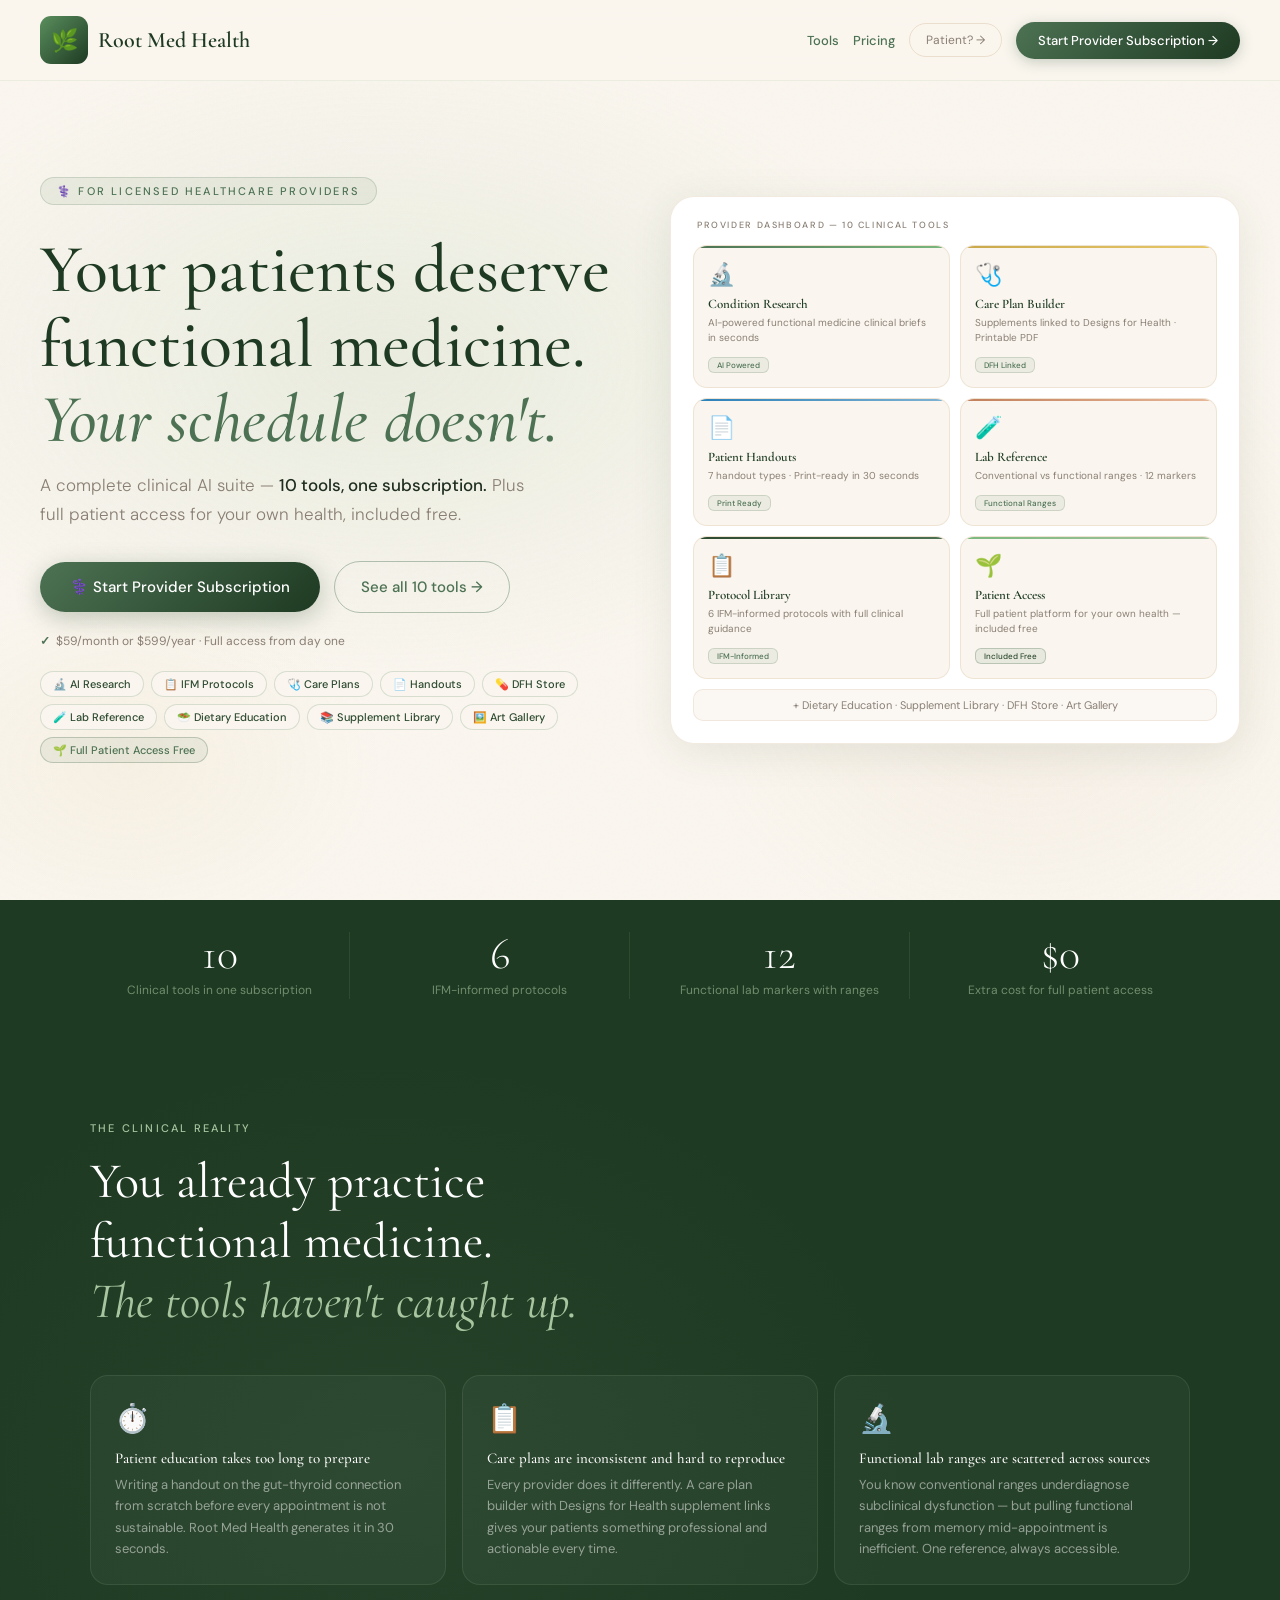
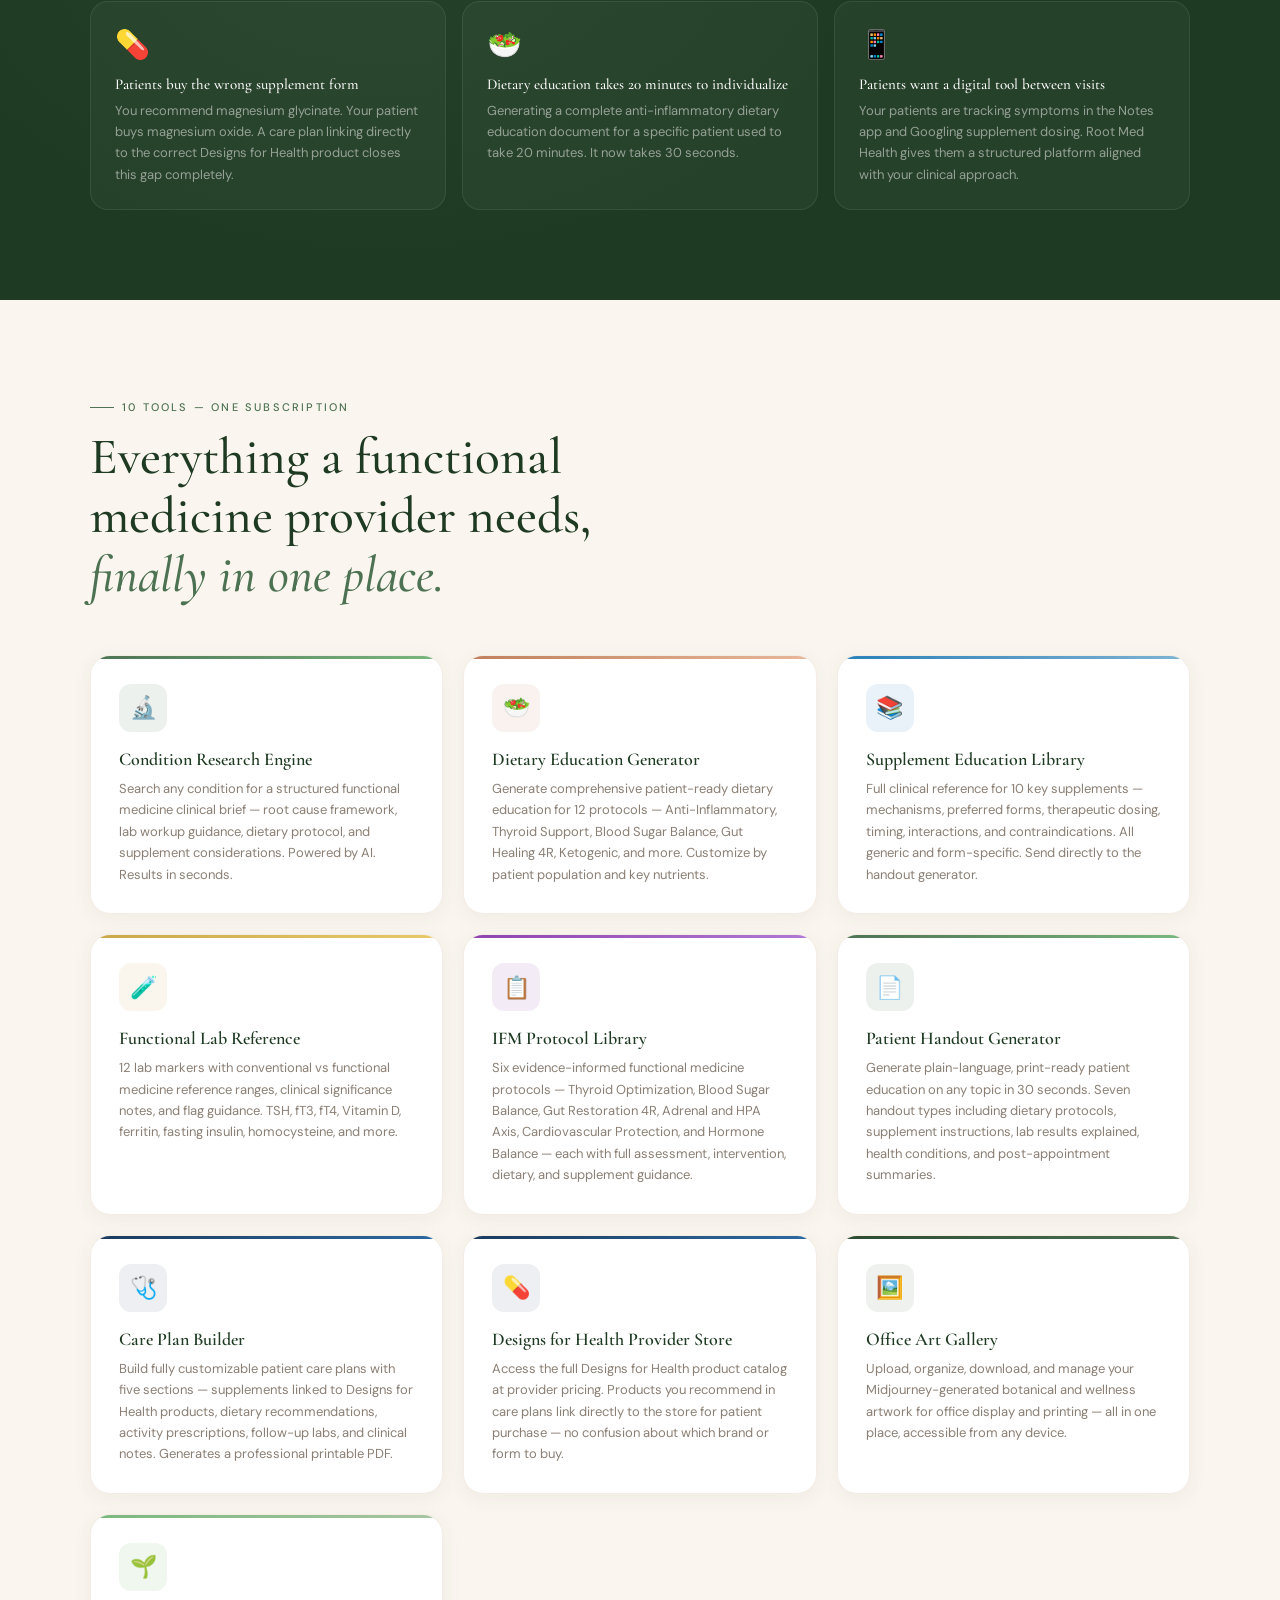
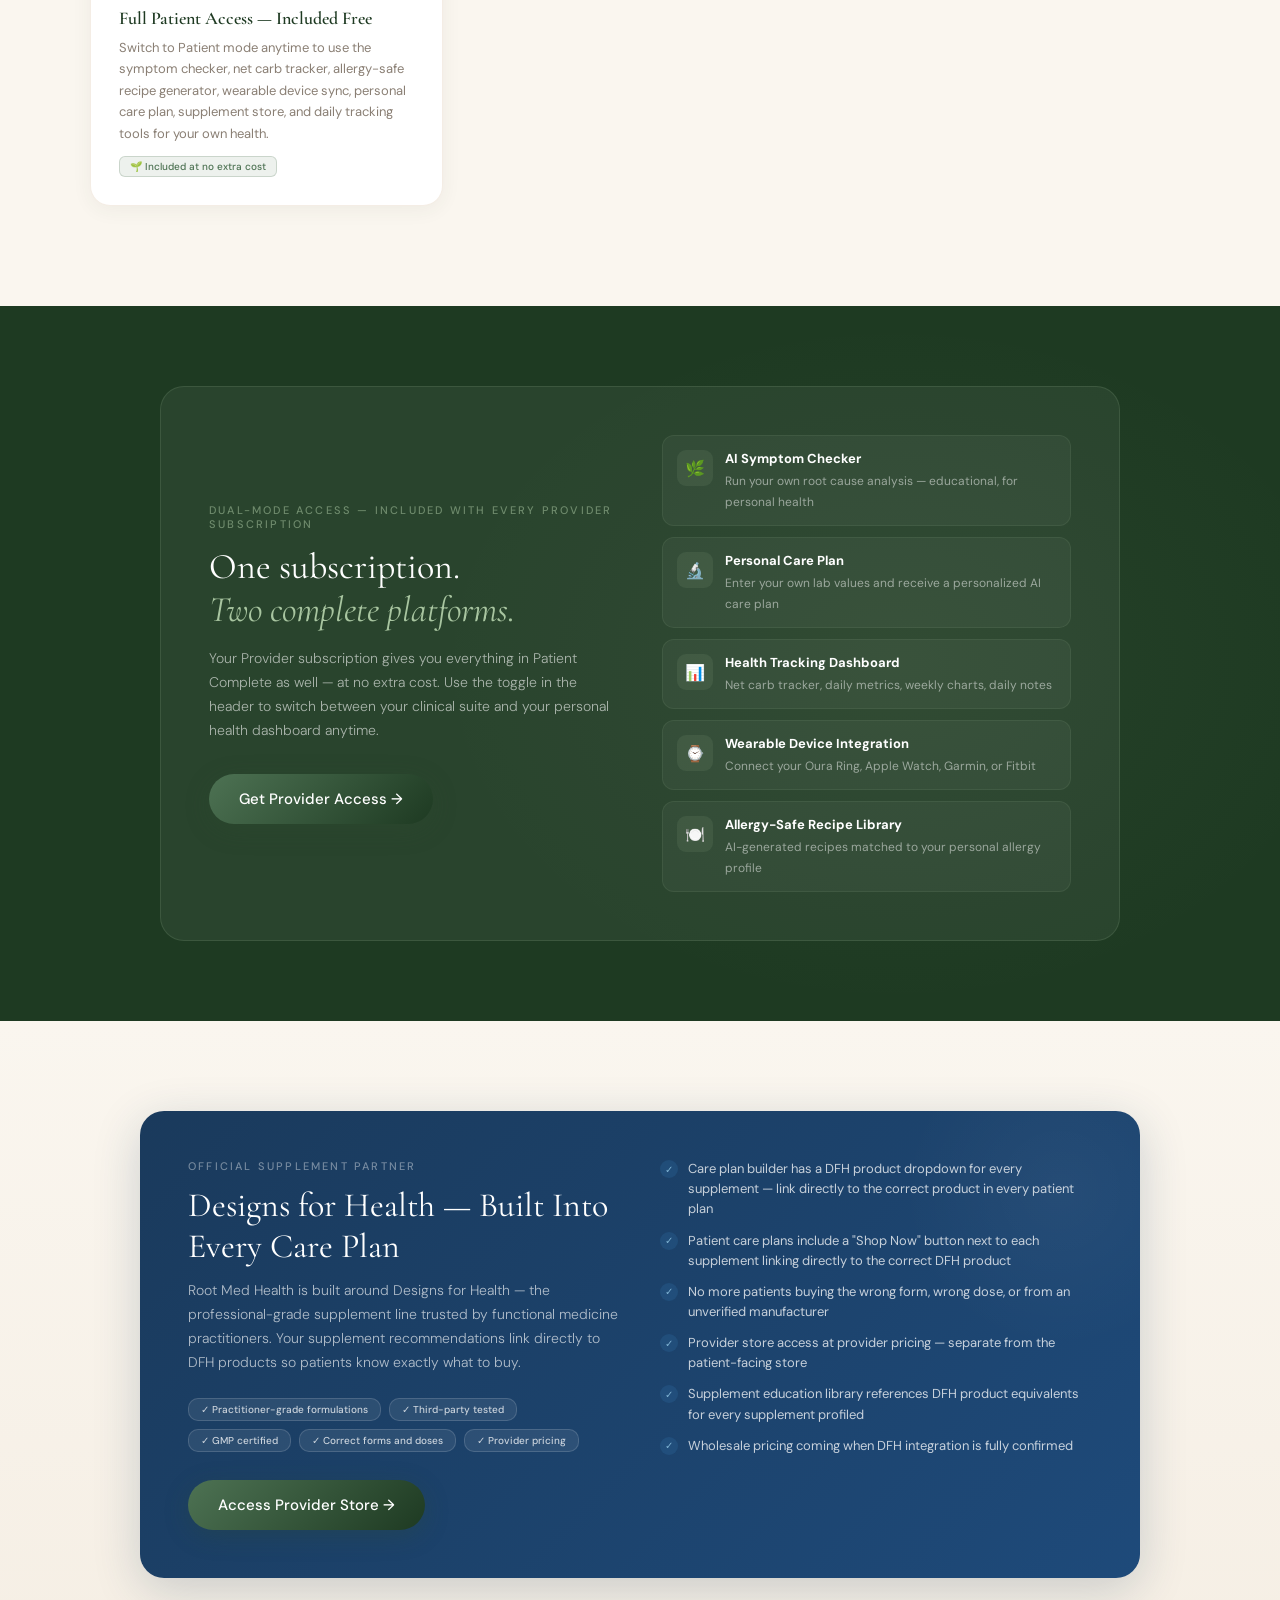
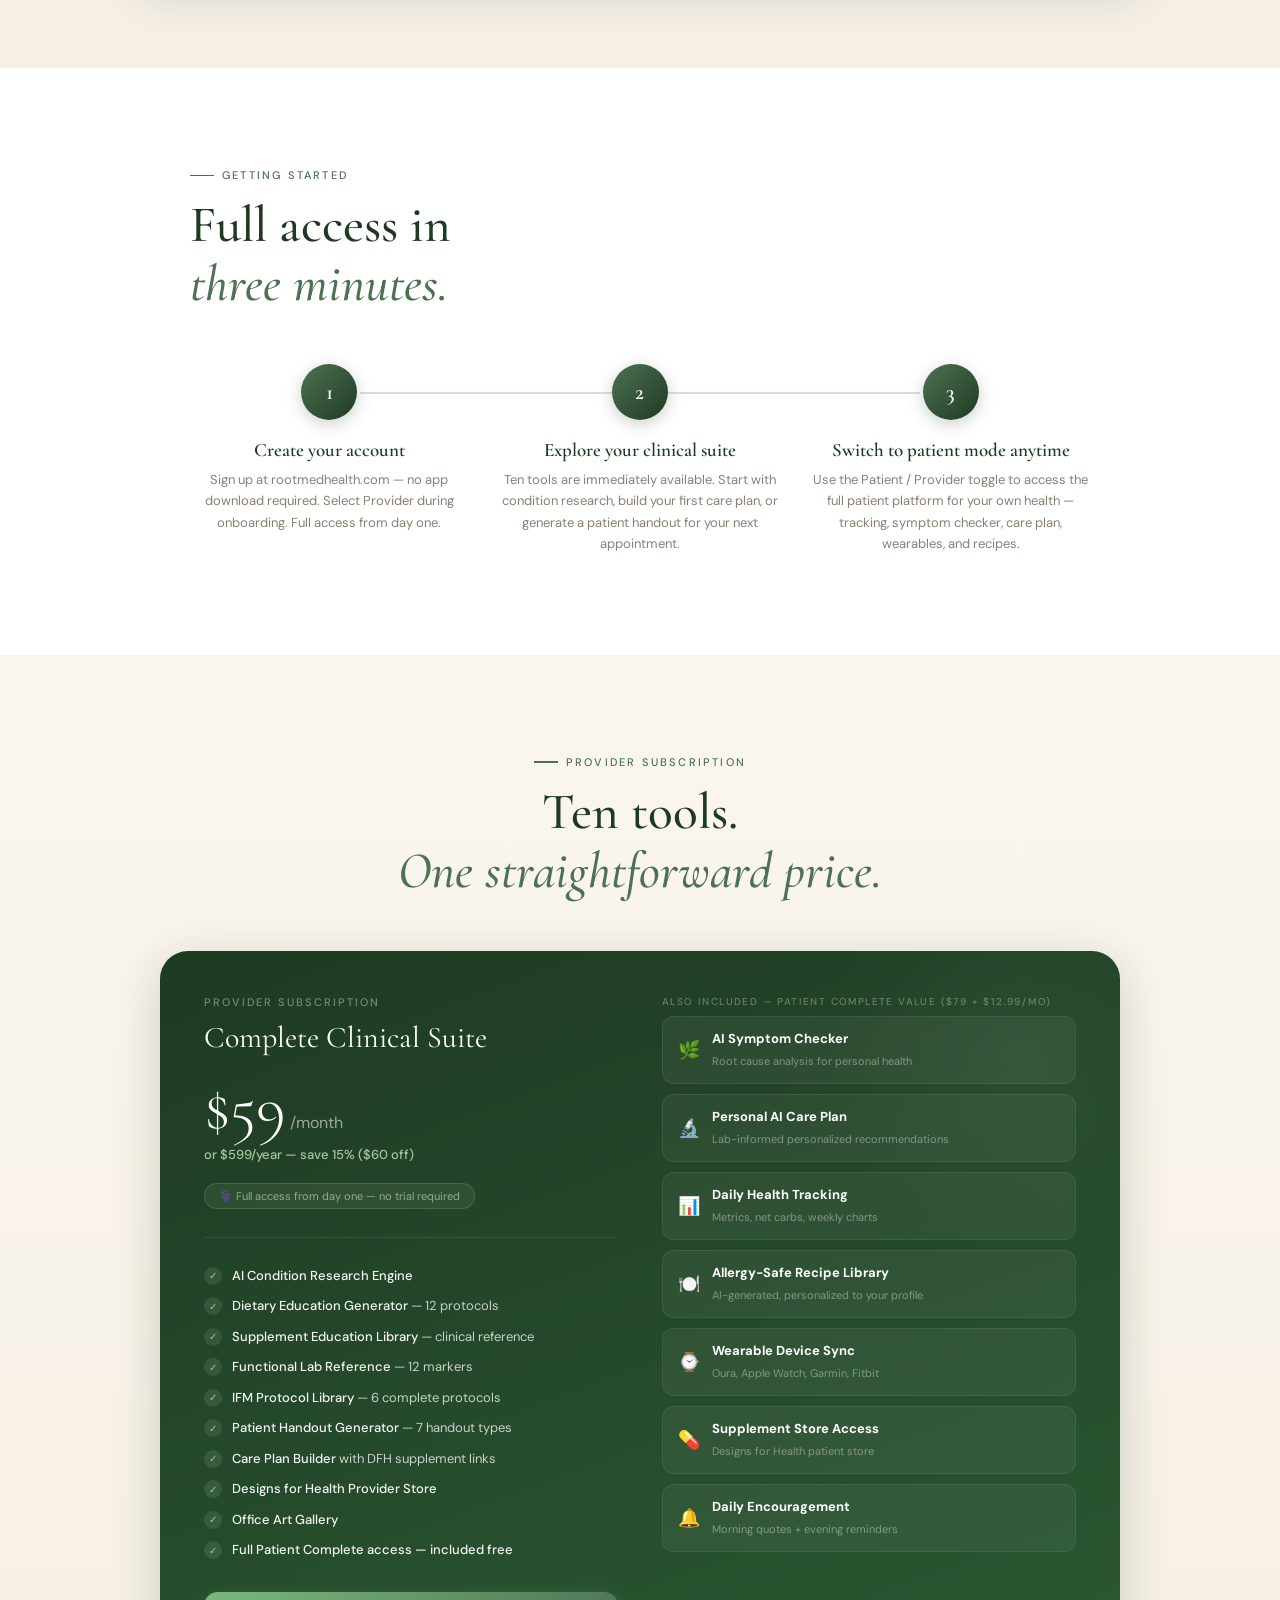
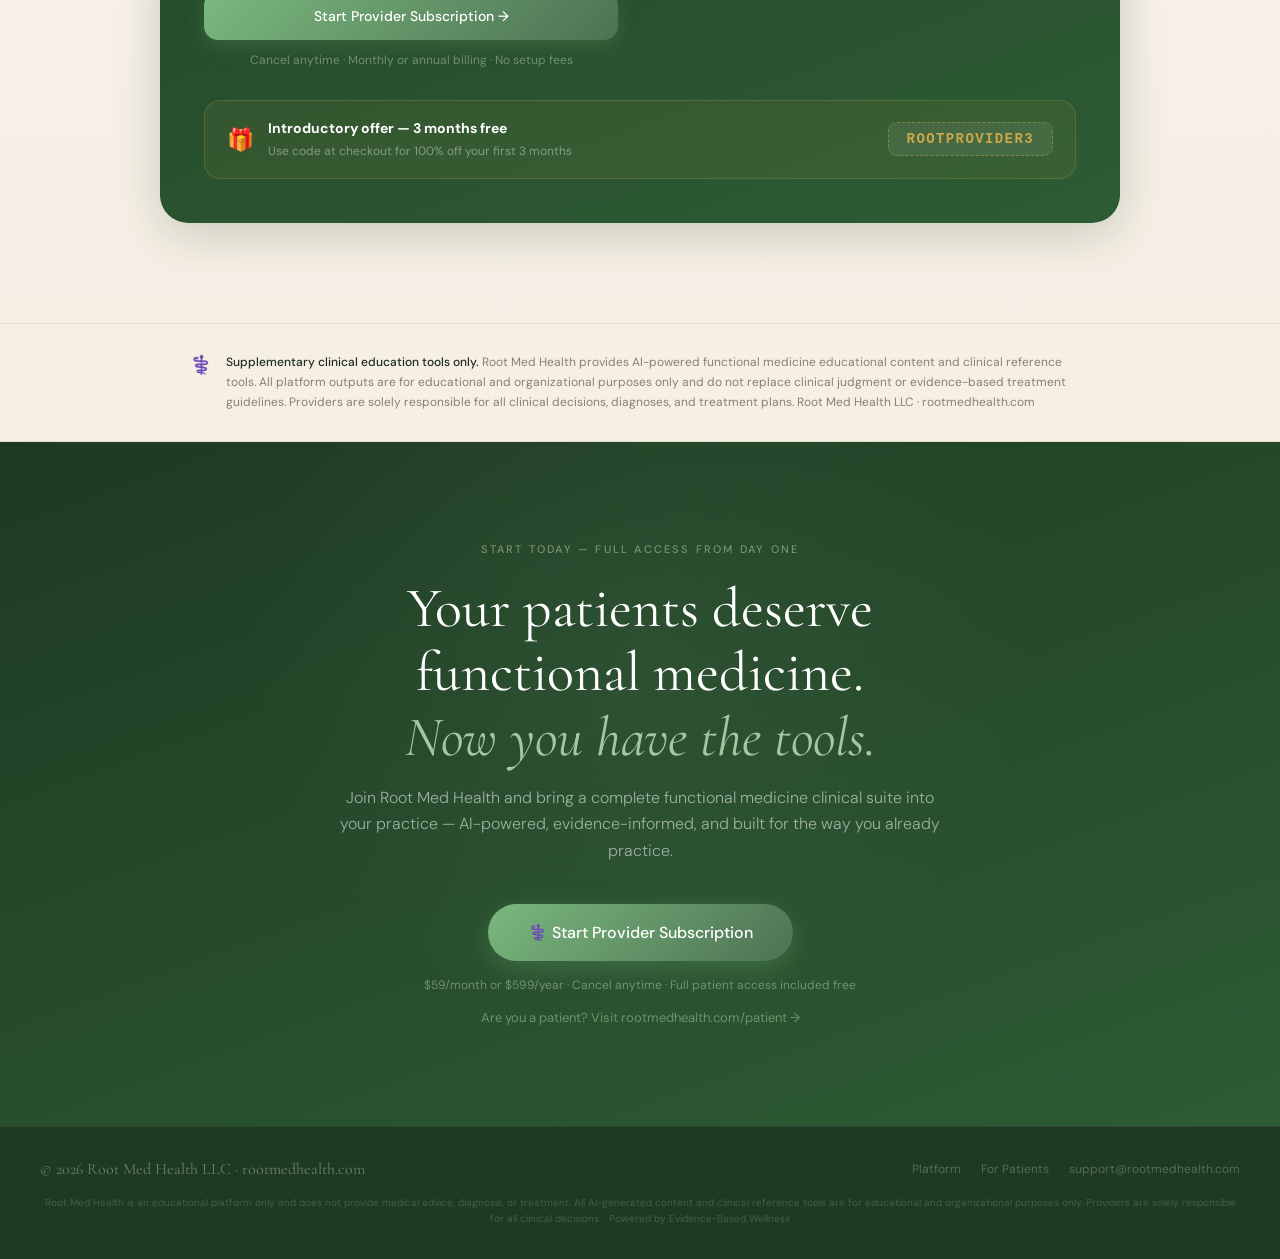
==== provider.html @ c52051c4 "Add files via upload" ====
<!DOCTYPE html>
<html lang="en">
<head>
<meta charset="UTF-8">
<meta name="viewport" content="width=device-width, initial-scale=1.0">
<title>Root Med Health — For Healthcare Providers</title>
<meta name="description" content="A complete functional medicine clinical suite for licensed providers. AI condition research, protocol library, care plan builder, patient handouts, and a Designs for Health supplement store — plus full patient access included free. $59/month.">
<link href="https://fonts.googleapis.com/css2?family=Cormorant+Garamond:ital,wght@0,300;0,400;0,500;0,600;1,300;1,400;1,600&family=DM+Sans:ital,wght@0,300;0,400;0,500;1,300&display=swap" rel="stylesheet">
<style>
*{box-sizing:border-box;margin:0;padding:0}
:root{
  --forest:#1e3a22;
  --sage:#4d7253;
  --sage-light:#a8c5a0;
  --sage-dark:#2d4a30;
  --cream:#faf6ef;
  --tan:#d4b896;
  --gold:#c9a84c;
  --terra:#c17f5a;
  --white:#fff;
  --gray:#8a7f74;
  --text:#1e2d20;
  --navy:#1a3a5c;
  --navy-light:#2d6aa0;
}
html{scroll-behavior:smooth}
body{font-family:'DM Sans',sans-serif;background:var(--cream);color:var(--text);overflow-x:hidden}
body::before{content:'';position:fixed;inset:0;background-image:url("data:image/svg+xml,%3Csvg viewBox='0 0 256 256' xmlns='http://www.w3.org/2000/svg'%3E%3Cfilter id='noise'%3E%3CfeTurbulence type='fractalNoise' baseFrequency='0.9' numOctaves='4' stitchTiles='stitch'/%3E%3C/filter%3E%3Crect width='100%25' height='100%25' filter='url(%23noise)' opacity='0.03'/%3E%3C/svg%3E");pointer-events:none;z-index:0;opacity:.4}

/* NAV */
nav{position:fixed;top:0;left:0;right:0;z-index:100;padding:16px 40px;display:flex;align-items:center;justify-content:space-between;background:rgba(250,246,239,.94);backdrop-filter:blur(14px);border-bottom:1px solid rgba(168,197,160,.2);transition:all .3s}
.nav-logo{display:flex;align-items:center;gap:12px;text-decoration:none}
.nav-logo img{height:52px;width:auto}
.nav-logo-fallback{display:flex;align-items:center;gap:10px}
.nav-orb{width:48px;height:48px;border-radius:11px;background:linear-gradient(135deg,#5a8f5e,#1e3a22);display:flex;align-items:center;justify-content:center;font-size:22px}
.nav-name{font-family:'Cormorant Garamond',serif;font-size:22px;font-weight:600;color:var(--forest)}
.nav-right{display:flex;align-items:center;gap:14px}
.nav-link{font-size:13px;color:var(--sage);font-weight:500;text-decoration:none;transition:color .18s}
.nav-link:hover{color:var(--forest)}
.nav-patient{font-size:12px;color:var(--gray);text-decoration:none;padding:8px 16px;border:1px solid rgba(212,184,150,.4);border-radius:50px;transition:all .18s}
.nav-patient:hover{border-color:var(--sage-light);color:var(--sage)}
.nav-cta{padding:10px 22px;border-radius:50px;background:linear-gradient(135deg,var(--sage),var(--forest));color:#fff;font-size:13px;font-weight:500;text-decoration:none;transition:all .2s;box-shadow:0 3px 14px rgba(45,74,48,.25)}
.nav-cta:hover{transform:translateY(-1px);box-shadow:0 6px 20px rgba(45,74,48,.35)}

/* HERO */
.hero{min-height:100vh;display:flex;align-items:center;padding:120px 40px 80px;position:relative;overflow:hidden}
.hero-bg{position:absolute;inset:0;z-index:0;background:radial-gradient(ellipse 70% 60% at 30% 40%,rgba(168,197,160,.2) 0%,transparent 60%),radial-gradient(ellipse 50% 70% at 80% 70%,rgba(212,184,150,.14) 0%,transparent 55%),radial-gradient(ellipse 40% 40% at 10% 85%,rgba(201,168,76,.07) 0%,transparent 50%)}
.hero-inner{max-width:1200px;margin:0 auto;width:100%;display:grid;grid-template-columns:1fr 1fr;gap:60px;align-items:center;position:relative;z-index:1}
.hero-eyebrow{display:inline-flex;align-items:center;gap:8px;font-size:11px;letter-spacing:.2em;text-transform:uppercase;color:var(--sage);font-weight:500;background:rgba(77,114,83,.08);border:1px solid rgba(77,114,83,.2);border-radius:50px;padding:6px 16px;margin-bottom:28px;animation:fadeUp .6s ease both}
.hero-headline{font-family:'Cormorant Garamond',serif;font-size:clamp(42px,5.5vw,68px);font-weight:500;line-height:1.1;color:var(--forest);margin-bottom:14px;animation:fadeUp .6s .1s ease both}
.hero-headline em{font-style:italic;color:var(--sage)}
.hero-sub{font-size:17px;color:var(--gray);line-height:1.7;margin-bottom:32px;max-width:500px;font-weight:300;animation:fadeUp .6s .2s ease both}
.hero-sub strong{color:var(--text);font-weight:500}
.hero-actions{display:flex;align-items:center;gap:14px;flex-wrap:wrap;animation:fadeUp .6s .3s ease both;margin-bottom:20px}
.btn-hero{display:inline-flex;align-items:center;gap:9px;padding:15px 30px;border-radius:50px;background:linear-gradient(135deg,var(--sage),var(--forest));color:#fff;font-size:15px;font-weight:500;text-decoration:none;transition:all .22s;box-shadow:0 6px 24px rgba(45,74,48,.28);font-family:'DM Sans',sans-serif}
.btn-hero:hover{transform:translateY(-2px);box-shadow:0 10px 32px rgba(45,74,48,.38)}
.btn-hero-outline{display:inline-flex;align-items:center;gap:8px;padding:15px 26px;border-radius:50px;border:1.5px solid rgba(77,114,83,.4);color:var(--sage);font-size:15px;font-weight:500;text-decoration:none;transition:all .18s;font-family:'DM Sans',sans-serif;background:transparent}
.btn-hero-outline:hover{background:rgba(77,114,83,.07);border-color:var(--sage)}
.hero-note{font-size:12px;color:var(--gray);display:flex;align-items:center;gap:6px;animation:fadeUp .6s .35s ease both}
.hero-note::before{content:'✓';color:var(--sage);font-weight:600}
.hero-chips{display:flex;flex-wrap:wrap;gap:7px;margin-top:20px;animation:fadeUp .6s .4s ease both}
.hchip{padding:5px 12px;border-radius:50px;font-size:11px;font-weight:500;background:rgba(250,246,239,.9);border:1.5px solid rgba(122,158,126,.28);color:var(--sage-dark);white-space:nowrap}
.hchip-special{background:rgba(77,114,83,.08);border-color:rgba(77,114,83,.3);color:var(--sage)}

/* HERO VISUAL PANEL */
.hero-visual{background:var(--white);border:1px solid rgba(212,184,150,.3);border-radius:24px;padding:22px;box-shadow:0 8px 40px rgba(45,74,48,.1);animation:fadeUp .6s .2s ease both}
.hv-label{font-size:9px;text-transform:uppercase;letter-spacing:.18em;color:var(--gray);font-weight:500;margin-bottom:14px;padding:0 4px}
.hv-grid{display:grid;grid-template-columns:1fr 1fr;gap:10px;margin-bottom:10px}
.hv-card{border-radius:14px;padding:14px;background:var(--cream);border:1px solid rgba(212,184,150,.3);transition:all .18s;position:relative;overflow:hidden}
.hv-card::before{content:'';position:absolute;top:0;left:0;right:0;height:2.5px;border-radius:14px 14px 0 0}
.hv-green::before{background:linear-gradient(90deg,#4d7253,#7ab87e)}
.hv-gold::before{background:linear-gradient(90deg,#c9a84c,#e8c96a)}
.hv-blue::before{background:linear-gradient(90deg,#2980b9,#7fb3d3)}
.hv-terra::before{background:linear-gradient(90deg,#c17f5a,#e8b89a)}
.hv-sage::before{background:linear-gradient(90deg,#2d4a30,#4d7253)}
.hv-patient::before{background:linear-gradient(90deg,#7ab87e,#a8c5a0)}
.hv-card:hover{box-shadow:0 4px 16px rgba(45,74,48,.1);transform:translateY(-1px);border-color:rgba(122,158,126,.35)}
.hv-icon{font-size:22px;display:block;margin-bottom:7px}
.hv-title{font-size:13px;font-weight:600;color:var(--forest);margin-bottom:3px;font-family:'Cormorant Garamond',serif}
.hv-desc{font-size:10px;color:var(--gray);line-height:1.5;margin-bottom:7px}
.hv-tag{display:inline-block;font-size:8px;padding:2px 8px;border-radius:6px;font-weight:500;background:rgba(77,114,83,.08);color:var(--sage);border:1px solid rgba(77,114,83,.2)}
.hv-tag-free{background:rgba(77,114,83,.1);border-color:rgba(77,114,83,.3);color:var(--sage-dark)}
.hv-more{text-align:center;font-size:11px;color:var(--gray);padding:8px;background:rgba(212,184,150,.1);border-radius:10px;border:1px solid rgba(212,184,150,.25)}

/* STATS BAR */
.stats-bar{background:var(--forest);padding:32px 40px}
.stats-inner{max-width:1100px;margin:0 auto;display:grid;grid-template-columns:repeat(4,1fr);gap:20px}
.stat-item{text-align:center;padding:0 20px;border-right:1px solid rgba(168,197,160,.12)}
.stat-item:last-child{border-right:none}
.stat-num{font-family:'Cormorant Garamond',serif;font-size:44px;font-weight:300;color:#fff;line-height:1;margin-bottom:6px}
.stat-label{font-size:12px;color:rgba(168,197,160,.6);line-height:1.4}

/* PAIN SECTION — dark forest like patient page */
.pain-section{padding:90px 40px;background:var(--forest);position:relative;overflow:hidden}
.pain-section::before{content:'';position:absolute;inset:0;background:radial-gradient(ellipse 70% 80% at 30% 50%,rgba(168,197,160,.06) 0%,transparent 60%)}
.pain-inner{max-width:1100px;margin:0 auto;position:relative;z-index:1}
.pain-label{font-size:11px;letter-spacing:.2em;text-transform:uppercase;color:var(--sage-light);font-weight:500;margin-bottom:16px;opacity:.7}
.pain-headline{font-family:'Cormorant Garamond',serif;font-size:clamp(32px,4vw,50px);font-weight:400;color:#fff;line-height:1.2;margin-bottom:44px;max-width:600px}
.pain-headline em{font-style:italic;color:var(--sage-light)}
.pain-grid{display:grid;grid-template-columns:repeat(auto-fill,minmax(280px,1fr));gap:16px}
.pain-card{background:rgba(255,255,255,.04);border:1px solid rgba(168,197,160,.12);border-radius:18px;padding:24px;transition:all .2s}
.pain-card:hover{background:rgba(255,255,255,.07);border-color:rgba(168,197,160,.25);transform:translateY(-2px)}
.pain-emoji{font-size:28px;margin-bottom:12px;display:block}
.pain-title{font-size:15px;font-weight:500;color:#fff;margin-bottom:7px;font-family:'Cormorant Garamond',serif}
.pain-desc{font-size:13px;color:rgba(255,255,255,.5);line-height:1.65}

/* SECTION COMMON */
.section-eyebrow{font-size:11px;letter-spacing:.2em;text-transform:uppercase;color:var(--sage);font-weight:500;margin-bottom:14px;display:flex;align-items:center;gap:8px}
.section-eyebrow::before{content:'';display:block;width:24px;height:1.5px;background:var(--sage)}
.section-headline{font-family:'Cormorant Garamond',serif;font-size:clamp(32px,4vw,52px);font-weight:500;color:var(--forest);line-height:1.15;margin-bottom:50px;max-width:620px}
.section-headline em{font-style:italic;color:var(--sage)}

/* TOOLS — same white card style as patient features */
.tools-section{padding:100px 40px;position:relative}
.tools-inner{max-width:1100px;margin:0 auto}
.tools-grid{display:grid;grid-template-columns:repeat(auto-fill,minmax(300px,1fr));gap:20px}
.tool-card{background:var(--white);border-radius:20px;padding:28px;border:1px solid rgba(212,184,150,.25);box-shadow:0 4px 20px rgba(45,74,48,.06);transition:all .22s;position:relative;overflow:hidden}
.tool-card::before{content:'';position:absolute;top:0;left:0;right:0;height:3px;border-radius:20px 20px 0 0}
.tc-green::before{background:linear-gradient(90deg,#4d7253,#7ab87e)}
.tc-gold::before{background:linear-gradient(90deg,#c9a84c,#e8c96a)}
.tc-blue::before{background:linear-gradient(90deg,#2980b9,#7fb3d3)}
.tc-terra::before{background:linear-gradient(90deg,#c17f5a,#e8b89a)}
.tc-purple::before{background:linear-gradient(90deg,#8e44ad,#b07ad4)}
.tc-sage::before{background:linear-gradient(90deg,#2d4a30,#4d7253)}
.tc-navy::before{background:linear-gradient(90deg,#1a3a5c,#2d6aa0)}
.tc-patient::before{background:linear-gradient(90deg,#7ab87e,#a8c5a0)}
.tool-card:hover{transform:translateY(-3px);box-shadow:0 10px 36px rgba(45,74,48,.12)}
.tool-icon{width:48px;height:48px;border-radius:12px;display:flex;align-items:center;justify-content:center;font-size:22px;margin-bottom:16px}
.ti-green{background:rgba(77,114,83,.1)}.ti-gold{background:rgba(201,168,76,.1)}.ti-blue{background:rgba(41,128,185,.1)}.ti-terra{background:rgba(193,127,90,.1)}.ti-purple{background:rgba(142,68,173,.1)}.ti-sage{background:rgba(45,74,48,.08)}.ti-navy{background:rgba(26,58,92,.08)}.ti-patient{background:rgba(122,184,126,.12)}
.tool-title{font-family:'Cormorant Garamond',serif;font-size:18px;font-weight:600;color:var(--forest);margin-bottom:8px}
.tool-desc{font-size:13px;color:var(--gray);line-height:1.65}
.tool-badge{display:inline-block;margin-top:12px;font-size:10px;padding:3px 10px;border-radius:6px;background:rgba(201,168,76,.1);color:#8a6020;border:1px solid rgba(201,168,76,.22);font-weight:500}
.tool-badge-patient{display:inline-block;margin-top:12px;font-size:10px;padding:3px 10px;border-radius:6px;background:rgba(77,114,83,.1);color:var(--sage);border:1px solid rgba(77,114,83,.22);font-weight:500}

/* DUAL ACCESS — dark forest */
.dual-section{padding:80px 40px;background:var(--forest);position:relative;overflow:hidden}
.dual-section::before{content:'';position:absolute;inset:0;background:radial-gradient(ellipse 60% 80% at 70% 50%,rgba(168,197,160,.06) 0%,transparent 60%)}
.dual-inner{max-width:960px;margin:0 auto;position:relative;z-index:1}
.dual-card{background:rgba(255,255,255,.05);border:1px solid rgba(168,197,160,.15);border-radius:24px;padding:48px;display:grid;grid-template-columns:1fr 1fr;gap:44px;align-items:center}
.dual-label{font-size:11px;letter-spacing:.2em;text-transform:uppercase;color:rgba(168,197,160,.55);font-weight:500;margin-bottom:14px}
.dual-headline{font-family:'Cormorant Garamond',serif;font-size:36px;font-weight:400;color:#fff;line-height:1.2;margin-bottom:16px}
.dual-headline em{font-style:italic;color:var(--sage-light)}
.dual-desc{font-size:14px;color:rgba(255,255,255,.6);line-height:1.7;margin-bottom:24px;font-weight:300}
.dual-features{display:flex;flex-direction:column;gap:11px}
.dual-feat{display:flex;align-items:flex-start;gap:12px;padding:14px;background:rgba(255,255,255,.04);border-radius:12px;border:1px solid rgba(168,197,160,.1)}
.df-icon{width:36px;height:36px;border-radius:9px;background:rgba(168,197,160,.1);display:flex;align-items:center;justify-content:center;font-size:16px;flex-shrink:0}
.df-text strong{display:block;font-size:13px;color:#fff;margin-bottom:2px}
.df-text span{font-size:12px;color:rgba(255,255,255,.5)}

/* DFH SECTION — warm cream background */
.dfh-section{padding:90px 40px;background:linear-gradient(180deg,var(--cream) 0%,rgba(212,184,150,.12) 100%)}
.dfh-inner{max-width:1000px;margin:0 auto}
.dfh-card{background:linear-gradient(135deg,var(--navy),#1e4a7a);border-radius:24px;padding:48px;display:grid;grid-template-columns:1fr 1fr;gap:40px;align-items:start;box-shadow:0 12px 48px rgba(26,58,92,.2);position:relative;overflow:hidden}
.dfh-card::before{content:'';position:absolute;top:-80px;right:-80px;width:320px;height:320px;border-radius:50%;background:radial-gradient(circle,rgba(255,255,255,.04) 0%,transparent 70%)}
.dfh-eyebrow{font-size:11px;letter-spacing:.2em;text-transform:uppercase;color:rgba(255,255,255,.4);font-weight:500;margin-bottom:12px}
.dfh-title{font-family:'Cormorant Garamond',serif;font-size:34px;color:#fff;margin-bottom:12px;font-weight:400}
.dfh-desc{font-size:14px;color:rgba(255,255,255,.65);line-height:1.7;margin-bottom:24px;font-weight:300}
.dfh-badges{display:flex;gap:8px;flex-wrap:wrap;margin-bottom:28px}
.dfh-badge{font-size:10px;padding:4px 12px;border-radius:10px;background:rgba(255,255,255,.08);color:rgba(255,255,255,.75);border:1px solid rgba(255,255,255,.14);font-weight:500}
.dfh-features{display:flex;flex-direction:column;gap:11px}
.dfh-feat{display:flex;align-items:flex-start;gap:10px;font-size:13px}
.dfh-check{width:18px;height:18px;border-radius:50%;background:rgba(45,106,160,.3);color:#7fb3d3;display:flex;align-items:center;justify-content:center;font-size:10px;flex-shrink:0;margin-top:1px}
.dfh-feat-text{color:rgba(255,255,255,.75);line-height:1.55}

/* HOW IT WORKS — white background like patient */
.how-section{padding:100px 40px;background:var(--white)}
.how-inner{max-width:900px;margin:0 auto}
.how-steps{display:grid;grid-template-columns:repeat(3,1fr);gap:32px;margin-top:50px;position:relative}
.how-steps::before{content:'';position:absolute;top:28px;left:calc(16.67% + 20px);right:calc(16.67% + 20px);height:1.5px;background:linear-gradient(90deg,rgba(168,197,160,.5),rgba(168,197,160,.5));z-index:0}
.how-step{text-align:center;position:relative;z-index:1}
.how-num{width:56px;height:56px;border-radius:50%;background:linear-gradient(135deg,var(--sage),var(--forest));color:#fff;font-family:'Cormorant Garamond',serif;font-size:22px;font-weight:600;display:flex;align-items:center;justify-content:center;margin:0 auto 18px;box-shadow:0 4px 16px rgba(45,74,48,.25)}
.how-title{font-family:'Cormorant Garamond',serif;font-size:19px;font-weight:600;color:var(--forest);margin-bottom:8px}
.how-desc{font-size:13px;color:var(--gray);line-height:1.65}

/* PRICING — cream background, dark card like patient */
.pricing-section{padding:100px 40px;background:linear-gradient(180deg,var(--cream) 0%,rgba(212,184,150,.12) 100%)}
.pricing-inner{max-width:960px;margin:0 auto}
.pricing-eyebrow{font-size:11px;letter-spacing:.2em;text-transform:uppercase;color:var(--sage);font-weight:500;margin-bottom:14px;text-align:center;display:flex;align-items:center;justify-content:center;gap:8px}
.pricing-eyebrow::before{content:'';display:block;width:24px;height:1.5px;background:var(--sage)}
.pricing-headline{font-family:'Cormorant Garamond',serif;font-size:clamp(32px,4vw,52px);font-weight:500;color:var(--forest);line-height:1.15;margin-bottom:50px;text-align:center}
.pricing-headline em{font-style:italic;color:var(--sage)}
.pricing-card{background:linear-gradient(160deg,var(--forest) 0%,#2d5c34 100%);border-radius:28px;padding:44px;box-shadow:0 12px 48px rgba(30,58,34,.2);position:relative;overflow:hidden}
.pricing-card::before{content:'';position:absolute;top:-100px;right:-100px;width:400px;height:400px;border-radius:50%;background:radial-gradient(circle,rgba(168,197,160,.06) 0%,transparent 70%)}
.pricing-grid{display:grid;grid-template-columns:1fr 1fr;gap:44px;align-items:start;position:relative;z-index:1}
.price-tier{font-size:11px;text-transform:uppercase;letter-spacing:.18em;color:rgba(168,197,160,.6);font-weight:500;margin-bottom:10px}
.price-name{font-family:'Cormorant Garamond',serif;font-size:30px;color:#fff;margin-bottom:20px;font-weight:400}
.price-amount-wrap{display:flex;align-items:baseline;gap:4px;margin-bottom:6px}
.price-big{font-family:'Cormorant Garamond',serif;font-size:64px;font-weight:300;color:#fff;line-height:1}
.price-per{font-size:16px;color:rgba(255,255,255,.55)}
.price-annual{font-size:13px;color:var(--sage-light);margin-bottom:20px;font-weight:500}
.price-no-trial{display:inline-flex;align-items:center;gap:6px;font-size:11px;background:rgba(168,197,160,.1);color:rgba(168,197,160,.8);border:1px solid rgba(168,197,160,.2);border-radius:50px;padding:5px 14px;margin-bottom:28px}
.price-divider{height:1px;background:rgba(168,197,160,.12);margin-bottom:28px}
.price-features{display:flex;flex-direction:column;gap:11px;margin-bottom:32px}
.pf-item{display:flex;align-items:flex-start;gap:10px;font-size:13px}
.pf-check{flex-shrink:0;width:18px;height:18px;border-radius:50%;background:rgba(168,197,160,.15);color:var(--sage-light);display:flex;align-items:center;justify-content:center;font-size:10px;margin-top:1px}
.pf-text{color:rgba(255,255,255,.75);line-height:1.5}
.pf-text strong{color:rgba(255,255,255,.95);font-weight:500}
.btn-pricing{display:block;width:100%;padding:15px;border-radius:14px;background:linear-gradient(135deg,#7ab87e,#4d7253);color:#fff;font-family:'DM Sans',sans-serif;font-size:14px;font-weight:500;text-align:center;text-decoration:none;transition:all .2s;box-shadow:0 5px 20px rgba(122,184,126,.22);border:none;cursor:pointer}
.btn-pricing:hover{transform:translateY(-2px);box-shadow:0 10px 30px rgba(122,184,126,.35)}
.price-note{font-size:12px;text-align:center;color:rgba(255,255,255,.35);margin-top:12px}
.price-include-label{font-size:10px;text-transform:uppercase;letter-spacing:.14em;color:rgba(168,197,160,.5);font-weight:500;margin-bottom:8px}
.price-include-item{background:rgba(255,255,255,.05);border:1px solid rgba(168,197,160,.12);border-radius:12px;padding:13px 15px;display:flex;align-items:center;gap:12px;margin-bottom:10px}
.pi-icon{font-size:18px;flex-shrink:0}
.pi-text strong{display:block;font-size:13px;color:#fff;margin-bottom:2px}
.pi-text span{font-size:11px;color:rgba(255,255,255,.4)}
.coupon-wrap{margin-top:32px;background:rgba(201,168,76,.08);border:1px solid rgba(201,168,76,.22);border-radius:16px;padding:18px 22px;display:flex;align-items:center;gap:14px;flex-wrap:wrap;position:relative;z-index:1}
.coupon-icon{font-size:22px;flex-shrink:0}
.coupon-text strong{display:block;font-size:14px;color:#fff;margin-bottom:2px}
.coupon-text span{font-size:12px;color:rgba(255,255,255,.4)}
.coupon-code{margin-left:auto;background:rgba(255,255,255,.07);border:1.5px dashed rgba(201,168,76,.45);border-radius:9px;padding:8px 18px;font-family:'Courier New',monospace;font-size:14px;font-weight:700;color:var(--gold);letter-spacing:.1em;cursor:pointer;transition:all .15s;white-space:nowrap}
.coupon-code:hover{background:rgba(201,168,76,.1)}

/* DISCLAIMER */
.disclaimer-strip{padding:28px 40px;background:rgba(212,184,150,.12);border-top:1px solid rgba(212,184,150,.3);border-bottom:1px solid rgba(212,184,150,.3)}
.disclaimer-inner{max-width:900px;margin:0 auto;display:flex;align-items:flex-start;gap:14px}
.disclaimer-icon{font-size:18px;flex-shrink:0;margin-top:1px}
.disclaimer-text{font-size:12px;color:var(--gray);line-height:1.7}
.disclaimer-text strong{color:var(--text);font-weight:500}

/* FINAL CTA — dark forest like patient */
.cta-section{padding:100px 40px;background:linear-gradient(160deg,var(--forest) 0%,#2d5c34 100%);position:relative;overflow:hidden;text-align:center}
.cta-section::before{content:'';position:absolute;top:-200px;left:50%;transform:translateX(-50%);width:800px;height:800px;border-radius:50%;background:radial-gradient(circle,rgba(168,197,160,.07) 0%,transparent 70%)}
.cta-inner{max-width:600px;margin:0 auto;position:relative;z-index:1}
.cta-eyebrow{font-size:11px;letter-spacing:.2em;text-transform:uppercase;color:rgba(168,197,160,.6);font-weight:500;margin-bottom:20px}
.cta-headline{font-family:'Cormorant Garamond',serif;font-size:clamp(36px,5vw,56px);font-weight:400;color:#fff;line-height:1.15;margin-bottom:16px}
.cta-headline em{font-style:italic;color:var(--sage-light)}
.cta-sub{font-size:16px;color:rgba(255,255,255,.55);line-height:1.65;margin-bottom:40px;font-weight:300}
.btn-cta-main{display:inline-flex;align-items:center;gap:10px;padding:18px 40px;border-radius:50px;background:linear-gradient(135deg,#7ab87e,#4d7253);color:#fff;font-size:16px;font-weight:500;text-decoration:none;transition:all .22s;box-shadow:0 8px 28px rgba(122,184,126,.28);font-family:'DM Sans',sans-serif;margin-bottom:16px}
.btn-cta-main:hover{transform:translateY(-2px);box-shadow:0 14px 40px rgba(122,184,126,.42)}
.cta-note{font-size:12px;color:rgba(255,255,255,.35);margin-bottom:16px}
.cta-patient-link{display:block;font-size:13px;color:rgba(168,197,160,.55);text-decoration:none;transition:color .18s}
.cta-patient-link:hover{color:var(--sage-light)}

/* FOOTER */
footer{padding:32px 40px;background:var(--forest);border-top:1px solid rgba(168,197,160,.1);display:flex;align-items:center;justify-content:space-between;flex-wrap:wrap;gap:16px}
.footer-brand{font-family:'Cormorant Garamond',serif;font-size:16px;color:rgba(255,255,255,.35)}
.footer-links{display:flex;gap:20px;flex-wrap:wrap}
.footer-link{font-size:12px;color:rgba(255,255,255,.25);text-decoration:none;transition:color .15s}
.footer-link:hover{color:rgba(168,197,160,.6)}
.footer-disc{font-size:10px;color:rgba(255,255,255,.18);text-align:center;width:100%;line-height:1.6}

/* ANIMATIONS */
@keyframes fadeUp{from{opacity:0;transform:translateY(20px)}to{opacity:1;transform:translateY(0)}}
.reveal{opacity:0;transform:translateY(24px);transition:opacity .6s ease,transform .6s ease}
.reveal.visible{opacity:1;transform:translateY(0)}

/* RESPONSIVE */
@media(max-width:768px){
  nav{padding:14px 20px}
  .nav-link,.nav-patient{display:none}
  .hero{padding:100px 24px 60px}
  .hero-inner{grid-template-columns:1fr;gap:32px}
  .hero-visual{display:none}
  .stats-inner{grid-template-columns:1fr 1fr}
  .stat-item{border-right:none}
  .pain-section,.tools-section,.dual-section,.dfh-section,.how-section,.pricing-section,.cta-section{padding:60px 24px}
  .dual-card,.dfh-card{grid-template-columns:1fr;gap:28px;padding:28px}
  .pricing-grid{grid-template-columns:1fr}
  .how-steps{grid-template-columns:1fr;gap:24px}
  .how-steps::before{display:none}
  footer{padding:24px 20px;flex-direction:column;text-align:center}
  .coupon-code{margin-left:0}
}
</style>
</head>
<body>

<!-- NAV -->
<nav>
  <a href="https://rootmedhealth.com" class="nav-logo">
    <img src="https://rootmedhealth.com/logo.png" alt="Root Med Health"
      onerror="this.style.display='none';document.querySelector('.nav-logo-fallback').style.display='flex'">
    <div class="nav-logo-fallback" style="display:none">
      <div class="nav-orb">🌿</div>
      <span class="nav-name">Root Med Health</span>
    </div>
  </a>
  <div class="nav-right">
    <a href="#tools" class="nav-link">Tools</a>
    <a href="#pricing" class="nav-link">Pricing</a>
    <a href="https://rootmedhealth.com/patient" class="nav-patient">Patient? →</a>
    <a href="https://rootmedhealth.com" class="nav-cta">Start Provider Subscription →</a>
  </div>
</nav>

<!-- HERO -->
<section class="hero">
  <div class="hero-bg"></div>
  <div class="hero-inner">
    <div>
      <div class="hero-eyebrow">⚕️ For Licensed Healthcare Providers</div>
      <h1 class="hero-headline">Your patients deserve<br>functional medicine.<br><em>Your schedule doesn't.</em></h1>
      <p class="hero-sub">A complete clinical AI suite — <strong>10 tools, one subscription.</strong> Plus full patient access for your own health, included free.</p>
      <div class="hero-actions">
        <a href="https://rootmedhealth.com" class="btn-hero">⚕️ Start Provider Subscription</a>
        <a href="#tools" class="btn-hero-outline">See all 10 tools →</a>
      </div>
      <div class="hero-note" style="margin-bottom:22px">$59/month or $599/year · Full access from day one</div>
      <div class="hero-chips">
        <span class="hchip">🔬 AI Research</span>
        <span class="hchip">📋 IFM Protocols</span>
        <span class="hchip">🩺 Care Plans</span>
        <span class="hchip">📄 Handouts</span>
        <span class="hchip">💊 DFH Store</span>
        <span class="hchip">🧪 Lab Reference</span>
        <span class="hchip">🥗 Dietary Education</span>
        <span class="hchip">📚 Supplement Library</span>
        <span class="hchip">🖼️ Art Gallery</span>
        <span class="hchip hchip-special">🌱 Full Patient Access Free</span>
      </div>
    </div>
    <div class="hero-visual">
      <div class="hv-label">Provider Dashboard — 10 Clinical Tools</div>
      <div class="hv-grid">
        <div class="hv-card hv-green"><span class="hv-icon">🔬</span><div class="hv-title">Condition Research</div><div class="hv-desc">AI-powered functional medicine clinical briefs in seconds</div><div class="hv-tag">AI Powered</div></div>
        <div class="hv-card hv-gold"><span class="hv-icon">🩺</span><div class="hv-title">Care Plan Builder</div><div class="hv-desc">Supplements linked to Designs for Health · Printable PDF</div><div class="hv-tag">DFH Linked</div></div>
        <div class="hv-card hv-blue"><span class="hv-icon">📄</span><div class="hv-title">Patient Handouts</div><div class="hv-desc">7 handout types · Print-ready in 30 seconds</div><div class="hv-tag">Print Ready</div></div>
        <div class="hv-card hv-terra"><span class="hv-icon">🧪</span><div class="hv-title">Lab Reference</div><div class="hv-desc">Conventional vs functional ranges · 12 markers</div><div class="hv-tag">Functional Ranges</div></div>
        <div class="hv-card hv-sage"><span class="hv-icon">📋</span><div class="hv-title">Protocol Library</div><div class="hv-desc">6 IFM-informed protocols with full clinical guidance</div><div class="hv-tag">IFM-Informed</div></div>
        <div class="hv-card hv-patient"><span class="hv-icon">🌱</span><div class="hv-title">Patient Access</div><div class="hv-desc">Full patient platform for your own health — included free</div><div class="hv-tag hv-tag-free">Included Free</div></div>
      </div>
      <div class="hv-more">+ Dietary Education · Supplement Library · DFH Store · Art Gallery</div>
    </div>
  </div>
</section>

<!-- STATS BAR -->
<div class="stats-bar">
  <div class="stats-inner">
    <div class="stat-item"><div class="stat-num">10</div><div class="stat-label">Clinical tools in one subscription</div></div>
    <div class="stat-item"><div class="stat-num">6</div><div class="stat-label">IFM-informed protocols</div></div>
    <div class="stat-item"><div class="stat-num">12</div><div class="stat-label">Functional lab markers with ranges</div></div>
    <div class="stat-item"><div class="stat-num">$0</div><div class="stat-label">Extra cost for full patient access</div></div>
  </div>
</div>

<!-- PAIN POINTS -->
<section class="pain-section">
  <div class="pain-inner">
    <div class="pain-label reveal">The clinical reality</div>
    <h2 class="pain-headline reveal">You already practice<br>functional medicine.<br><em>The tools haven't caught up.</em></h2>
    <div class="pain-grid">
      <div class="pain-card reveal"><span class="pain-emoji">⏱️</span><div class="pain-title">Patient education takes too long to prepare</div><div class="pain-desc">Writing a handout on the gut-thyroid connection from scratch before every appointment is not sustainable. Root Med Health generates it in 30 seconds.</div></div>
      <div class="pain-card reveal"><span class="pain-emoji">📋</span><div class="pain-title">Care plans are inconsistent and hard to reproduce</div><div class="pain-desc">Every provider does it differently. A care plan builder with Designs for Health supplement links gives your patients something professional and actionable every time.</div></div>
      <div class="pain-card reveal"><span class="pain-emoji">🔬</span><div class="pain-title">Functional lab ranges are scattered across sources</div><div class="pain-desc">You know conventional ranges underdiagnose subclinical dysfunction — but pulling functional ranges from memory mid-appointment is inefficient. One reference, always accessible.</div></div>
      <div class="pain-card reveal"><span class="pain-emoji">💊</span><div class="pain-title">Patients buy the wrong supplement form</div><div class="pain-desc">You recommend magnesium glycinate. Your patient buys magnesium oxide. A care plan linking directly to the correct Designs for Health product closes this gap completely.</div></div>
      <div class="pain-card reveal"><span class="pain-emoji">🥗</span><div class="pain-title">Dietary education takes 20 minutes to individualize</div><div class="pain-desc">Generating a complete anti-inflammatory dietary education document for a specific patient used to take 20 minutes. It now takes 30 seconds.</div></div>
      <div class="pain-card reveal"><span class="pain-emoji">📱</span><div class="pain-title">Patients want a digital tool between visits</div><div class="pain-desc">Your patients are tracking symptoms in the Notes app and Googling supplement dosing. Root Med Health gives them a structured platform aligned with your clinical approach.</div></div>
    </div>
  </div>
</section>

<!-- TOOLS -->
<section class="tools-section" id="tools">
  <div class="tools-inner">
    <div class="section-eyebrow reveal">10 tools — one subscription</div>
    <h2 class="section-headline reveal">Everything a functional<br>medicine provider needs,<br><em>finally in one place.</em></h2>
    <div class="tools-grid">
      <div class="tool-card tc-green reveal"><div class="tool-icon ti-green">🔬</div><div class="tool-title">Condition Research Engine</div><div class="tool-desc">Search any condition for a structured functional medicine clinical brief — root cause framework, lab workup guidance, dietary protocol, and supplement considerations. Powered by AI. Results in seconds.</div></div>
      <div class="tool-card tc-terra reveal"><div class="tool-icon ti-terra">🥗</div><div class="tool-title">Dietary Education Generator</div><div class="tool-desc">Generate comprehensive patient-ready dietary education for 12 protocols — Anti-Inflammatory, Thyroid Support, Blood Sugar Balance, Gut Healing 4R, Ketogenic, and more. Customize by patient population and key nutrients.</div></div>
      <div class="tool-card tc-blue reveal"><div class="tool-icon ti-blue">📚</div><div class="tool-title">Supplement Education Library</div><div class="tool-desc">Full clinical reference for 10 key supplements — mechanisms, preferred forms, therapeutic dosing, timing, interactions, and contraindications. All generic and form-specific. Send directly to the handout generator.</div></div>
      <div class="tool-card tc-gold reveal"><div class="tool-icon ti-gold">🧪</div><div class="tool-title">Functional Lab Reference</div><div class="tool-desc">12 lab markers with conventional vs functional medicine reference ranges, clinical significance notes, and flag guidance. TSH, fT3, fT4, Vitamin D, ferritin, fasting insulin, homocysteine, and more.</div></div>
      <div class="tool-card tc-purple reveal"><div class="tool-icon ti-purple">📋</div><div class="tool-title">IFM Protocol Library</div><div class="tool-desc">Six evidence-informed functional medicine protocols — Thyroid Optimization, Blood Sugar Balance, Gut Restoration 4R, Adrenal and HPA Axis, Cardiovascular Protection, and Hormone Balance — each with full assessment, intervention, dietary, and supplement guidance.</div></div>
      <div class="tool-card tc-green reveal"><div class="tool-icon ti-green">📄</div><div class="tool-title">Patient Handout Generator</div><div class="tool-desc">Generate plain-language, print-ready patient education on any topic in 30 seconds. Seven handout types including dietary protocols, supplement instructions, lab results explained, health conditions, and post-appointment summaries.</div></div>
      <div class="tool-card tc-navy reveal"><div class="tool-icon ti-navy">🩺</div><div class="tool-title">Care Plan Builder</div><div class="tool-desc">Build fully customizable patient care plans with five sections — supplements linked to Designs for Health products, dietary recommendations, activity prescriptions, follow-up labs, and clinical notes. Generates a professional printable PDF.</div></div>
      <div class="tool-card tc-navy reveal"><div class="tool-icon ti-navy">💊</div><div class="tool-title">Designs for Health Provider Store</div><div class="tool-desc">Access the full Designs for Health product catalog at provider pricing. Products you recommend in care plans link directly to the store for patient purchase — no confusion about which brand or form to buy.</div></div>
      <div class="tool-card tc-sage reveal"><div class="tool-icon ti-sage">🖼️</div><div class="tool-title">Office Art Gallery</div><div class="tool-desc">Upload, organize, download, and manage your Midjourney-generated botanical and wellness artwork for office display and printing — all in one place, accessible from any device.</div></div>
      <div class="tool-card tc-patient reveal"><div class="tool-icon ti-patient">🌱</div><div class="tool-title">Full Patient Access — Included Free</div><div class="tool-desc">Switch to Patient mode anytime to use the symptom checker, net carb tracker, allergy-safe recipe generator, wearable device sync, personal care plan, supplement store, and daily tracking tools for your own health.</div><span class="tool-badge-patient">🌱 Included at no extra cost</span></div>
    </div>
  </div>
</section>

<!-- DUAL ACCESS -->
<section class="dual-section">
  <div class="dual-inner">
    <div class="dual-card reveal">
      <div>
        <div class="dual-label">Dual-mode access — included with every provider subscription</div>
        <h2 class="dual-headline">One subscription.<br><em>Two complete platforms.</em></h2>
        <p class="dual-desc">Your Provider subscription gives you everything in Patient Complete as well — at no extra cost. Use the toggle in the header to switch between your clinical suite and your personal health dashboard anytime.</p>
        <a href="https://rootmedhealth.com" class="btn-hero" style="display:inline-flex;margin-top:8px">Get Provider Access →</a>
      </div>
      <div class="dual-features">
        <div class="dual-feat"><div class="df-icon">🌿</div><div class="df-text"><strong>AI Symptom Checker</strong><span>Run your own root cause analysis — educational, for personal health</span></div></div>
        <div class="dual-feat"><div class="df-icon">🔬</div><div class="df-text"><strong>Personal Care Plan</strong><span>Enter your own lab values and receive a personalized AI care plan</span></div></div>
        <div class="dual-feat"><div class="df-icon">📊</div><div class="df-text"><strong>Health Tracking Dashboard</strong><span>Net carb tracker, daily metrics, weekly charts, daily notes</span></div></div>
        <div class="dual-feat"><div class="df-icon">⌚</div><div class="df-text"><strong>Wearable Device Integration</strong><span>Connect your Oura Ring, Apple Watch, Garmin, or Fitbit</span></div></div>
        <div class="dual-feat"><div class="df-icon">🍽️</div><div class="df-text"><strong>Allergy-Safe Recipe Library</strong><span>AI-generated recipes matched to your personal allergy profile</span></div></div>
      </div>
    </div>
  </div>
</section>

<!-- DFH SECTION -->
<section class="dfh-section">
  <div class="dfh-inner">
    <div class="dfh-card reveal">
      <div>
        <div class="dfh-eyebrow">Official supplement partner</div>
        <div class="dfh-title">Designs for Health — Built Into Every Care Plan</div>
        <p class="dfh-desc">Root Med Health is built around Designs for Health — the professional-grade supplement line trusted by functional medicine practitioners. Your supplement recommendations link directly to DFH products so patients know exactly what to buy.</p>
        <div class="dfh-badges">
          <span class="dfh-badge">✓ Practitioner-grade formulations</span>
          <span class="dfh-badge">✓ Third-party tested</span>
          <span class="dfh-badge">✓ GMP certified</span>
          <span class="dfh-badge">✓ Correct forms and doses</span>
          <span class="dfh-badge">✓ Provider pricing</span>
        </div>
        <a href="https://rootmedhealth.com" class="btn-hero" style="display:inline-flex">Access Provider Store →</a>
      </div>
      <div class="dfh-features">
        <div class="dfh-feat"><div class="dfh-check">✓</div><div class="dfh-feat-text">Care plan builder has a DFH product dropdown for every supplement — link directly to the correct product in every patient plan</div></div>
        <div class="dfh-feat"><div class="dfh-check">✓</div><div class="dfh-feat-text">Patient care plans include a "Shop Now" button next to each supplement linking directly to the correct DFH product</div></div>
        <div class="dfh-feat"><div class="dfh-check">✓</div><div class="dfh-feat-text">No more patients buying the wrong form, wrong dose, or from an unverified manufacturer</div></div>
        <div class="dfh-feat"><div class="dfh-check">✓</div><div class="dfh-feat-text">Provider store access at provider pricing — separate from the patient-facing store</div></div>
        <div class="dfh-feat"><div class="dfh-check">✓</div><div class="dfh-feat-text">Supplement education library references DFH product equivalents for every supplement profiled</div></div>
        <div class="dfh-feat"><div class="dfh-check">✓</div><div class="dfh-feat-text">Wholesale pricing coming when DFH integration is fully confirmed</div></div>
      </div>
    </div>
  </div>
</section>

<!-- HOW IT WORKS -->
<section class="how-section">
  <div class="how-inner">
    <div class="section-eyebrow reveal">Getting started</div>
    <h2 class="section-headline reveal">Full access in<br><em>three minutes.</em></h2>
    <div class="how-steps">
      <div class="how-step reveal"><div class="how-num">1</div><div class="how-title">Create your account</div><div class="how-desc">Sign up at rootmedhealth.com — no app download required. Select Provider during onboarding. Full access from day one.</div></div>
      <div class="how-step reveal"><div class="how-num">2</div><div class="how-title">Explore your clinical suite</div><div class="how-desc">Ten tools are immediately available. Start with condition research, build your first care plan, or generate a patient handout for your next appointment.</div></div>
      <div class="how-step reveal"><div class="how-num">3</div><div class="how-title">Switch to patient mode anytime</div><div class="how-desc">Use the Patient / Provider toggle to access the full patient platform for your own health — tracking, symptom checker, care plan, wearables, and recipes.</div></div>
    </div>
  </div>
</section>

<!-- PRICING -->
<section class="pricing-section" id="pricing">
  <div class="pricing-inner">
    <div class="pricing-eyebrow reveal">Provider subscription</div>
    <h2 class="pricing-headline reveal">Ten tools.<br><em>One straightforward price.</em></h2>
    <div class="pricing-card reveal">
      <div class="pricing-grid">
        <div>
          <div class="price-tier">Provider Subscription</div>
          <div class="price-name">Complete Clinical Suite</div>
          <div class="price-amount-wrap"><span class="price-big">$59</span><span class="price-per">/month</span></div>
          <div class="price-annual">or $599/year — save 15% ($60 off)</div>
          <div class="price-no-trial">⚕️ Full access from day one — no trial required</div>
          <div class="price-divider"></div>
          <div class="price-features">
            <div class="pf-item"><div class="pf-check">✓</div><div class="pf-text"><strong>AI Condition Research Engine</strong></div></div>
            <div class="pf-item"><div class="pf-check">✓</div><div class="pf-text"><strong>Dietary Education Generator</strong> — 12 protocols</div></div>
            <div class="pf-item"><div class="pf-check">✓</div><div class="pf-text"><strong>Supplement Education Library</strong> — clinical reference</div></div>
            <div class="pf-item"><div class="pf-check">✓</div><div class="pf-text"><strong>Functional Lab Reference</strong> — 12 markers</div></div>
            <div class="pf-item"><div class="pf-check">✓</div><div class="pf-text"><strong>IFM Protocol Library</strong> — 6 complete protocols</div></div>
            <div class="pf-item"><div class="pf-check">✓</div><div class="pf-text"><strong>Patient Handout Generator</strong> — 7 handout types</div></div>
            <div class="pf-item"><div class="pf-check">✓</div><div class="pf-text"><strong>Care Plan Builder</strong> with DFH supplement links</div></div>
            <div class="pf-item"><div class="pf-check">✓</div><div class="pf-text"><strong>Designs for Health Provider Store</strong></div></div>
            <div class="pf-item"><div class="pf-check">✓</div><div class="pf-text"><strong>Office Art Gallery</strong></div></div>
            <div class="pf-item"><div class="pf-check">✓</div><div class="pf-text" style="color:#7ab87e"><strong>Full Patient Complete access — included free</strong></div></div>
          </div>
          <a href="https://rootmedhealth.com" class="btn-pricing">Start Provider Subscription →</a>
          <div class="price-note">Cancel anytime · Monthly or annual billing · No setup fees</div>
        </div>
        <div>
          <div class="price-include-label">Also included — Patient Complete value ($79 + $12.99/mo)</div>
          <div class="price-include-item"><div class="pi-icon">🌿</div><div class="pi-text"><strong>AI Symptom Checker</strong><span>Root cause analysis for personal health</span></div></div>
          <div class="price-include-item"><div class="pi-icon">🔬</div><div class="pi-text"><strong>Personal AI Care Plan</strong><span>Lab-informed personalized recommendations</span></div></div>
          <div class="price-include-item"><div class="pi-icon">📊</div><div class="pi-text"><strong>Daily Health Tracking</strong><span>Metrics, net carbs, weekly charts</span></div></div>
          <div class="price-include-item"><div class="pi-icon">🍽️</div><div class="pi-text"><strong>Allergy-Safe Recipe Library</strong><span>AI-generated, personalized to your profile</span></div></div>
          <div class="price-include-item"><div class="pi-icon">⌚</div><div class="pi-text"><strong>Wearable Device Sync</strong><span>Oura, Apple Watch, Garmin, Fitbit</span></div></div>
          <div class="price-include-item"><div class="pi-icon">💊</div><div class="pi-text"><strong>Supplement Store Access</strong><span>Designs for Health patient store</span></div></div>
          <div class="price-include-item"><div class="pi-icon">🔔</div><div class="pi-text"><strong>Daily Encouragement</strong><span>Morning quotes + evening reminders</span></div></div>
        </div>
      </div>
      <div class="coupon-wrap">
        <span class="coupon-icon">🎁</span>
        <div class="coupon-text"><strong>Introductory offer — 3 months free</strong><span>Use code at checkout for 100% off your first 3 months</span></div>
        <div class="coupon-code" onclick="navigator.clipboard?.writeText('ROOTPROVIDER3');this.textContent='✓ Copied!';setTimeout(()=>this.textContent='ROOTPROVIDER3',2000)" title="Click to copy">ROOTPROVIDER3</div>
      </div>
    </div>
  </div>
</section>

<!-- DISCLAIMER -->
<div class="disclaimer-strip">
  <div class="disclaimer-inner">
    <span class="disclaimer-icon">⚕️</span>
    <div class="disclaimer-text"><strong>Supplementary clinical education tools only.</strong> Root Med Health provides AI-powered functional medicine educational content and clinical reference tools. All platform outputs are for educational and organizational purposes only and do not replace clinical judgment or evidence-based treatment guidelines. Providers are solely responsible for all clinical decisions, diagnoses, and treatment plans. Root Med Health LLC · rootmedhealth.com</div>
  </div>
</div>

<!-- FINAL CTA -->
<section class="cta-section">
  <div class="cta-inner">
    <div class="cta-eyebrow">Start today — full access from day one</div>
    <h2 class="cta-headline">Your patients deserve<br>functional medicine.<br><em>Now you have the tools.</em></h2>
    <p class="cta-sub">Join Root Med Health and bring a complete functional medicine clinical suite into your practice — AI-powered, evidence-informed, and built for the way you already practice.</p>
    <a href="https://rootmedhealth.com" class="btn-cta-main">⚕️ Start Provider Subscription</a>
    <div class="cta-note">$59/month or $599/year · Cancel anytime · Full patient access included free</div>
    <a href="https://rootmedhealth.com/patient" class="cta-patient-link">Are you a patient? Visit rootmedhealth.com/patient →</a>
  </div>
</section>

<!-- FOOTER -->
<footer>
  <div class="footer-brand">© 2026 Root Med Health LLC · rootmedhealth.com</div>
  <div class="footer-links">
    <a href="https://rootmedhealth.com" class="footer-link">Platform</a>
    <a href="https://rootmedhealth.com/patient" class="footer-link">For Patients</a>
    <a href="mailto:support@rootmedhealth.com" class="footer-link">support@rootmedhealth.com</a>
  </div>
  <div class="footer-disc">Root Med Health is an educational platform only and does not provide medical advice, diagnosis, or treatment. All AI-generated content and clinical reference tools are for educational and organizational purposes only. Providers are solely responsible for all clinical decisions. · Powered by Evidence-Based Wellness</div>
</footer>

<script>
const observer = new IntersectionObserver(entries => {
  entries.forEach(e => { if(e.isIntersecting) e.target.classList.add('visible'); });
}, { threshold: 0.1 });
document.querySelectorAll('.reveal').forEach(el => observer.observe(el));
window.addEventListener('scroll', () => {
  document.querySelector('nav').style.boxShadow = window.scrollY > 20 ? '0 2px 20px rgba(45,74,48,.1)' : 'none';
});
</script>
</body>
</html>
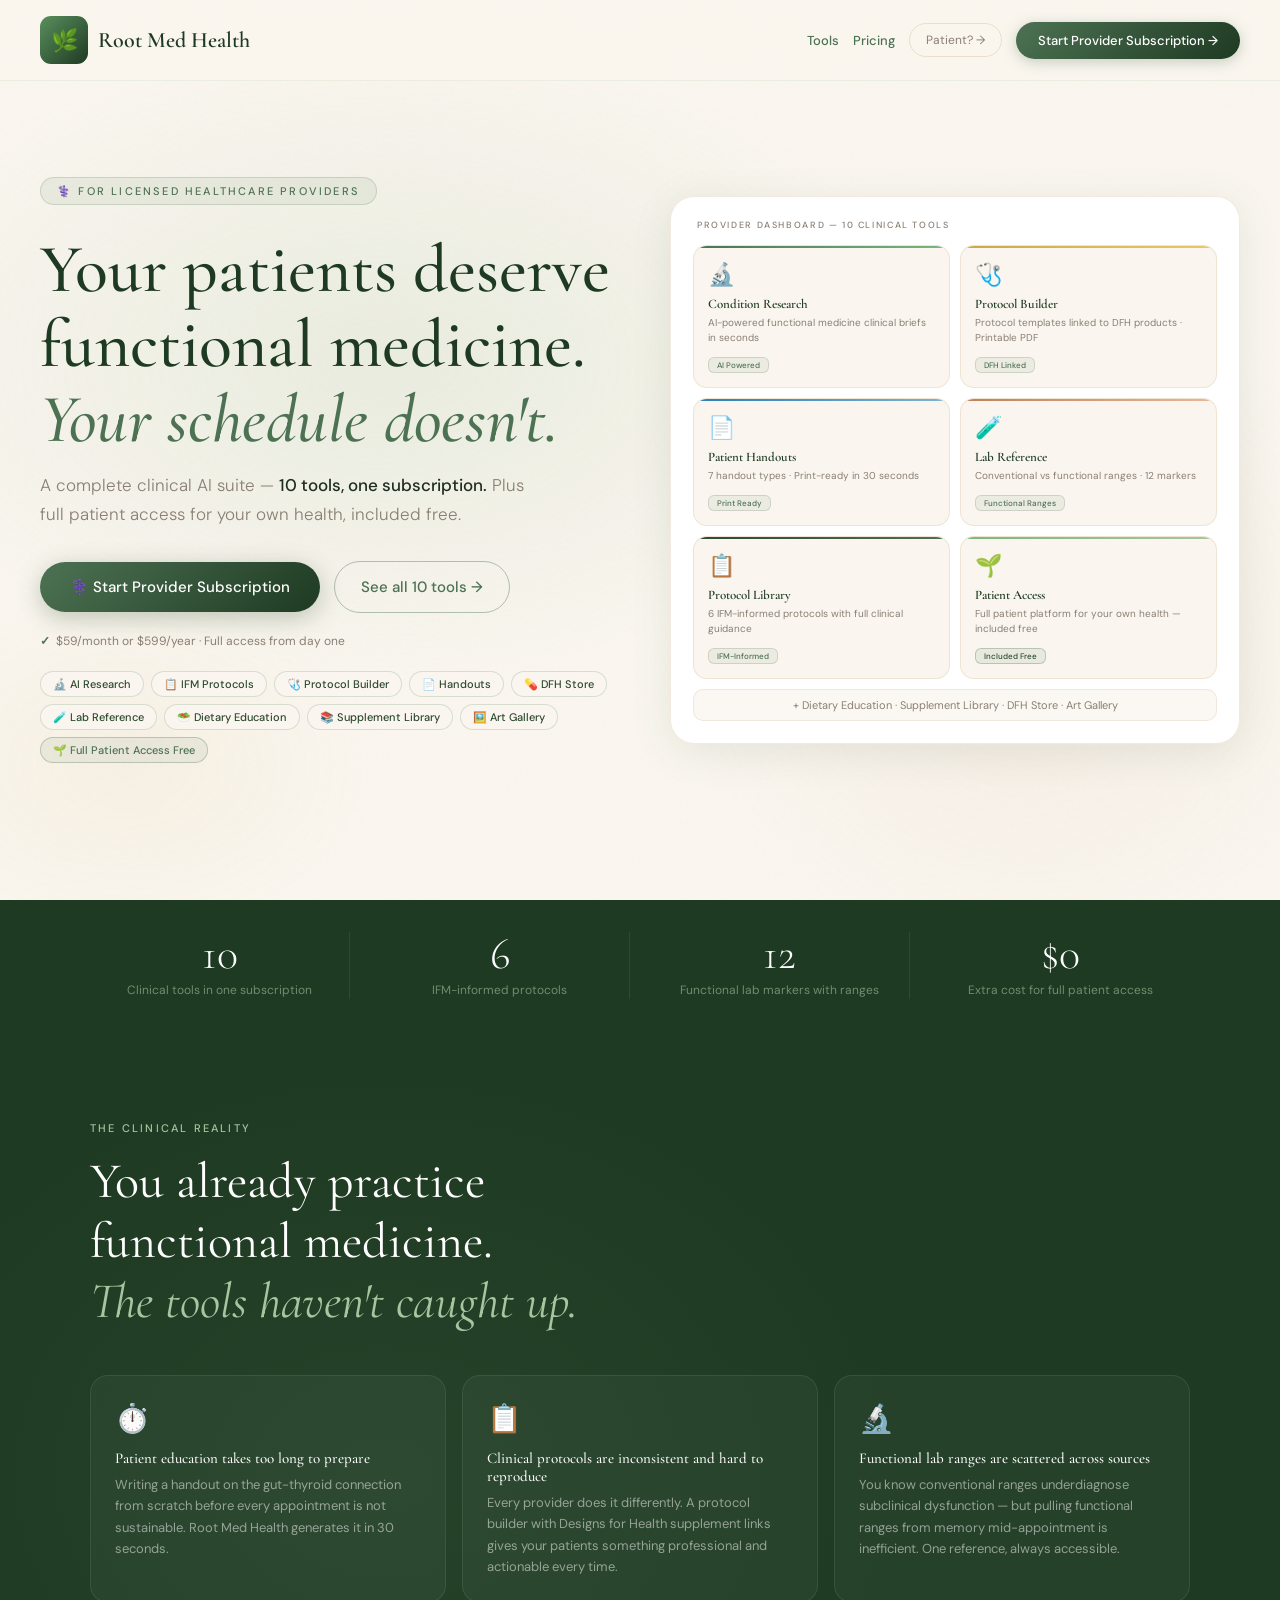
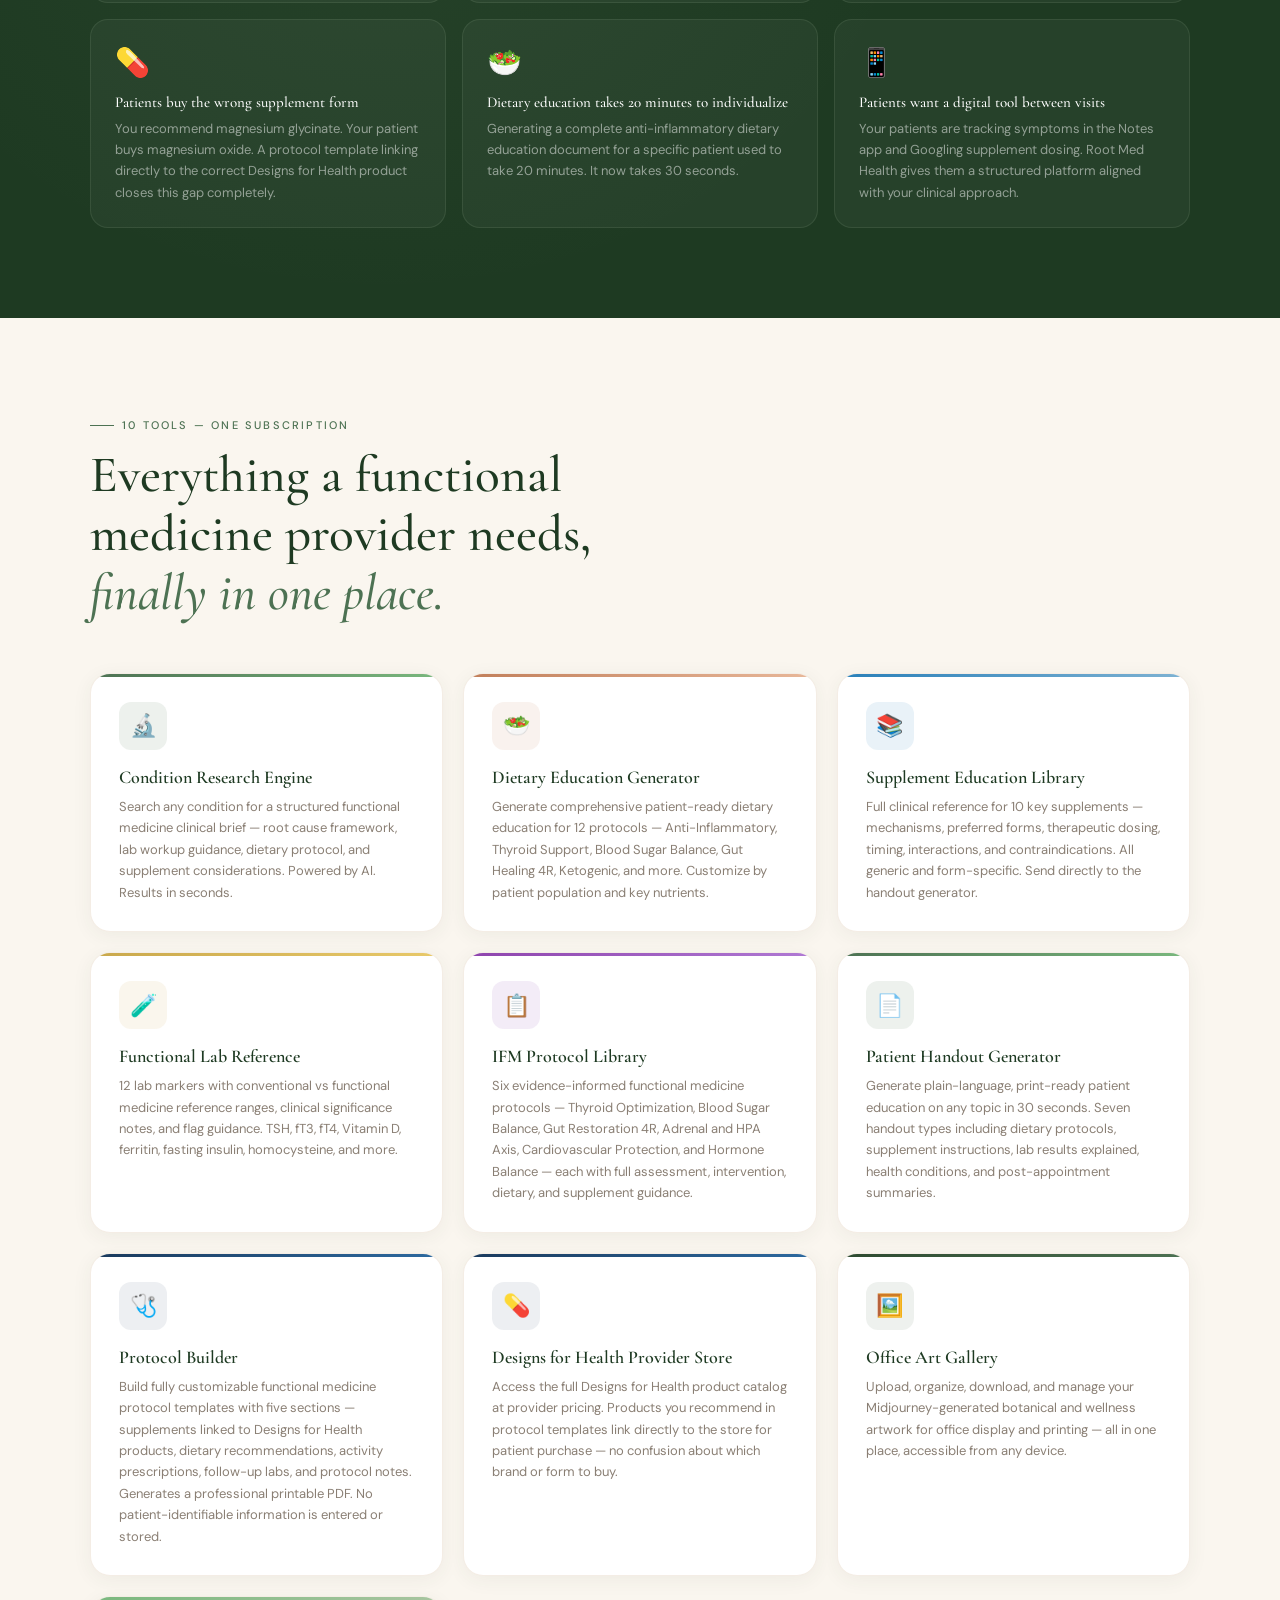
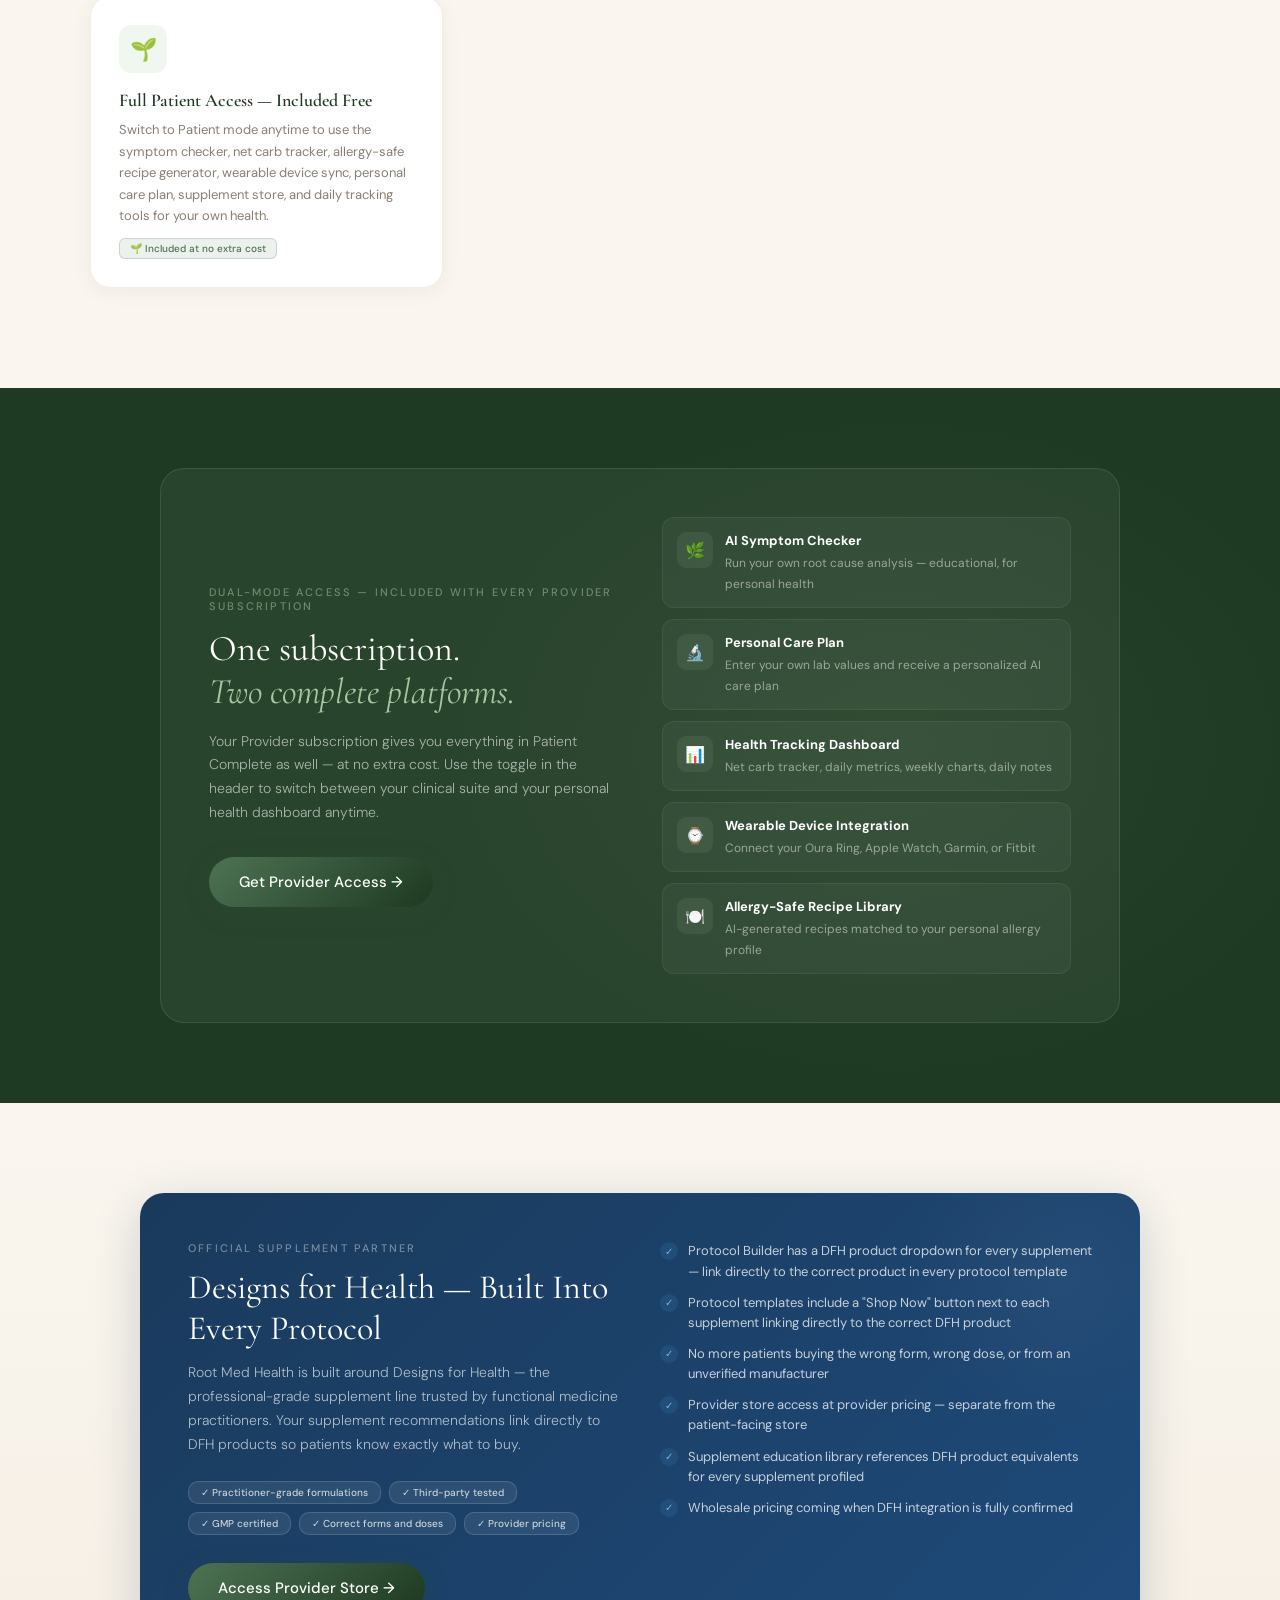
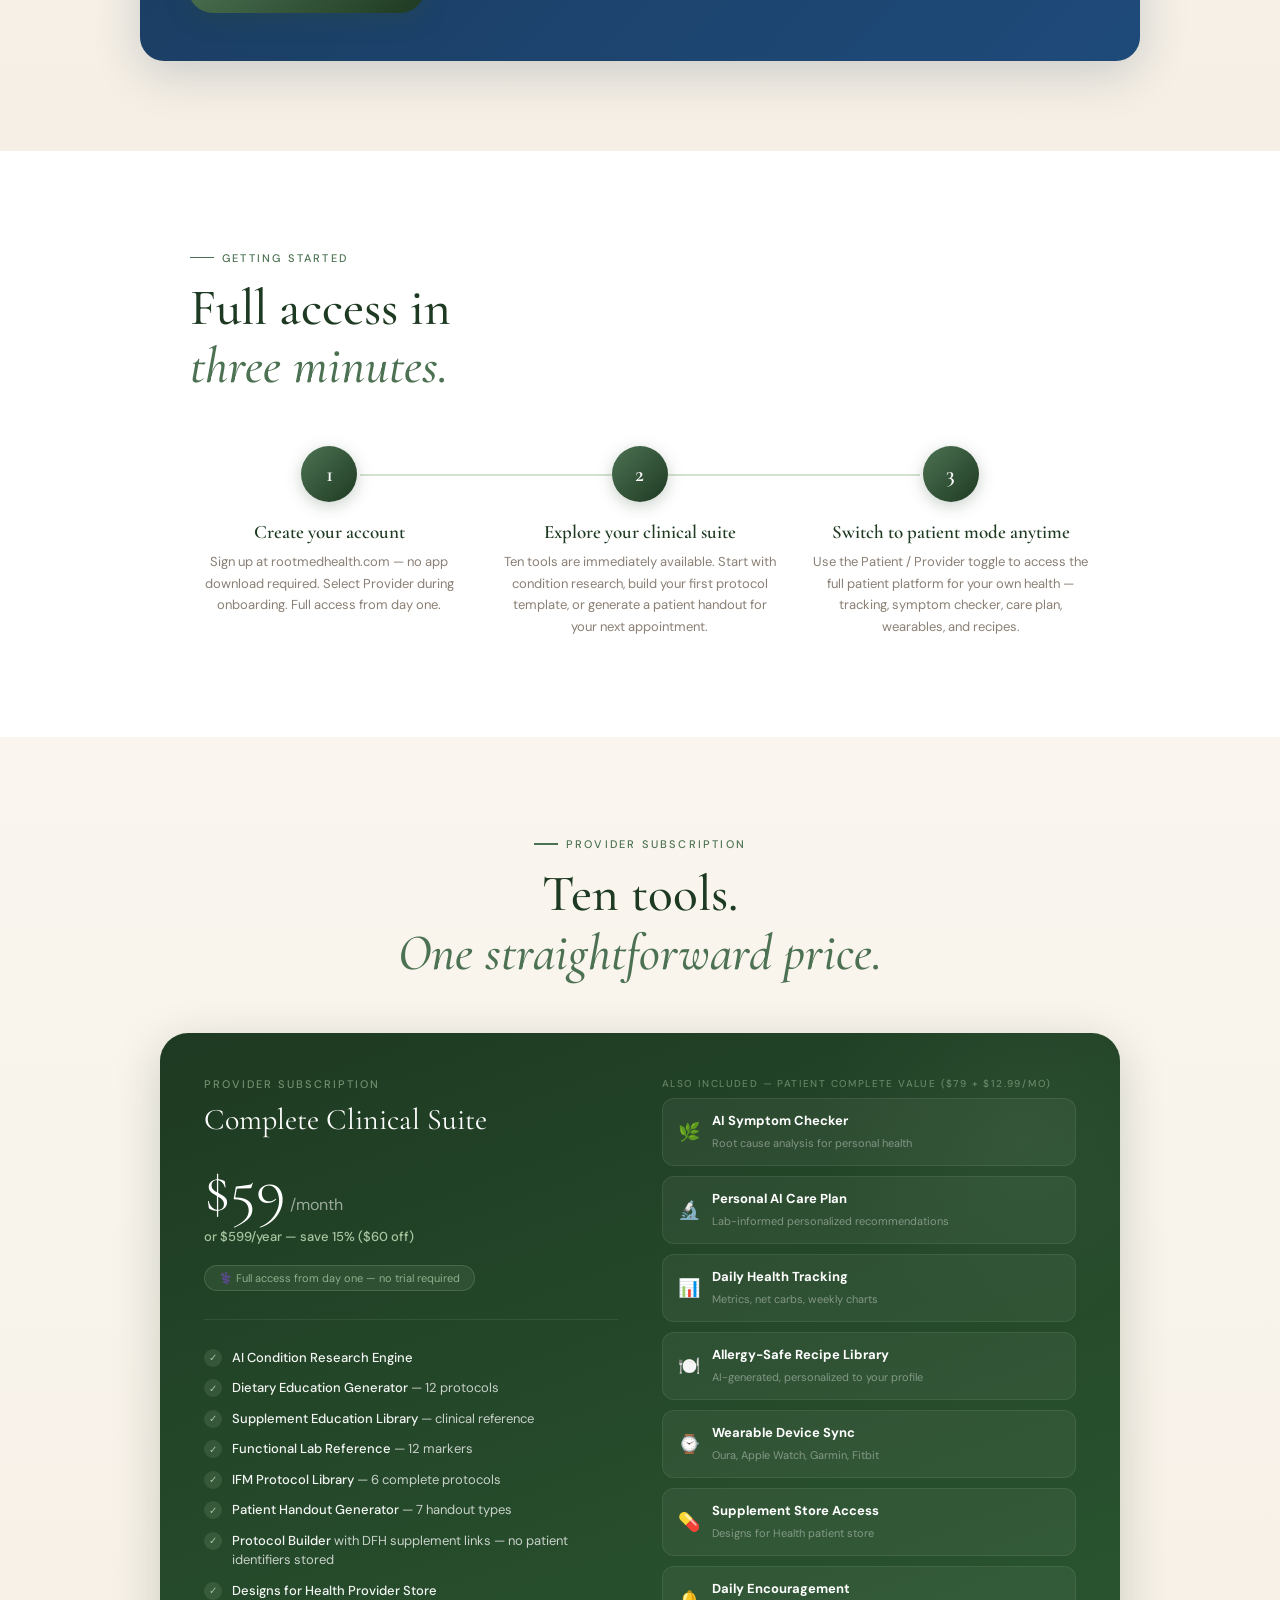
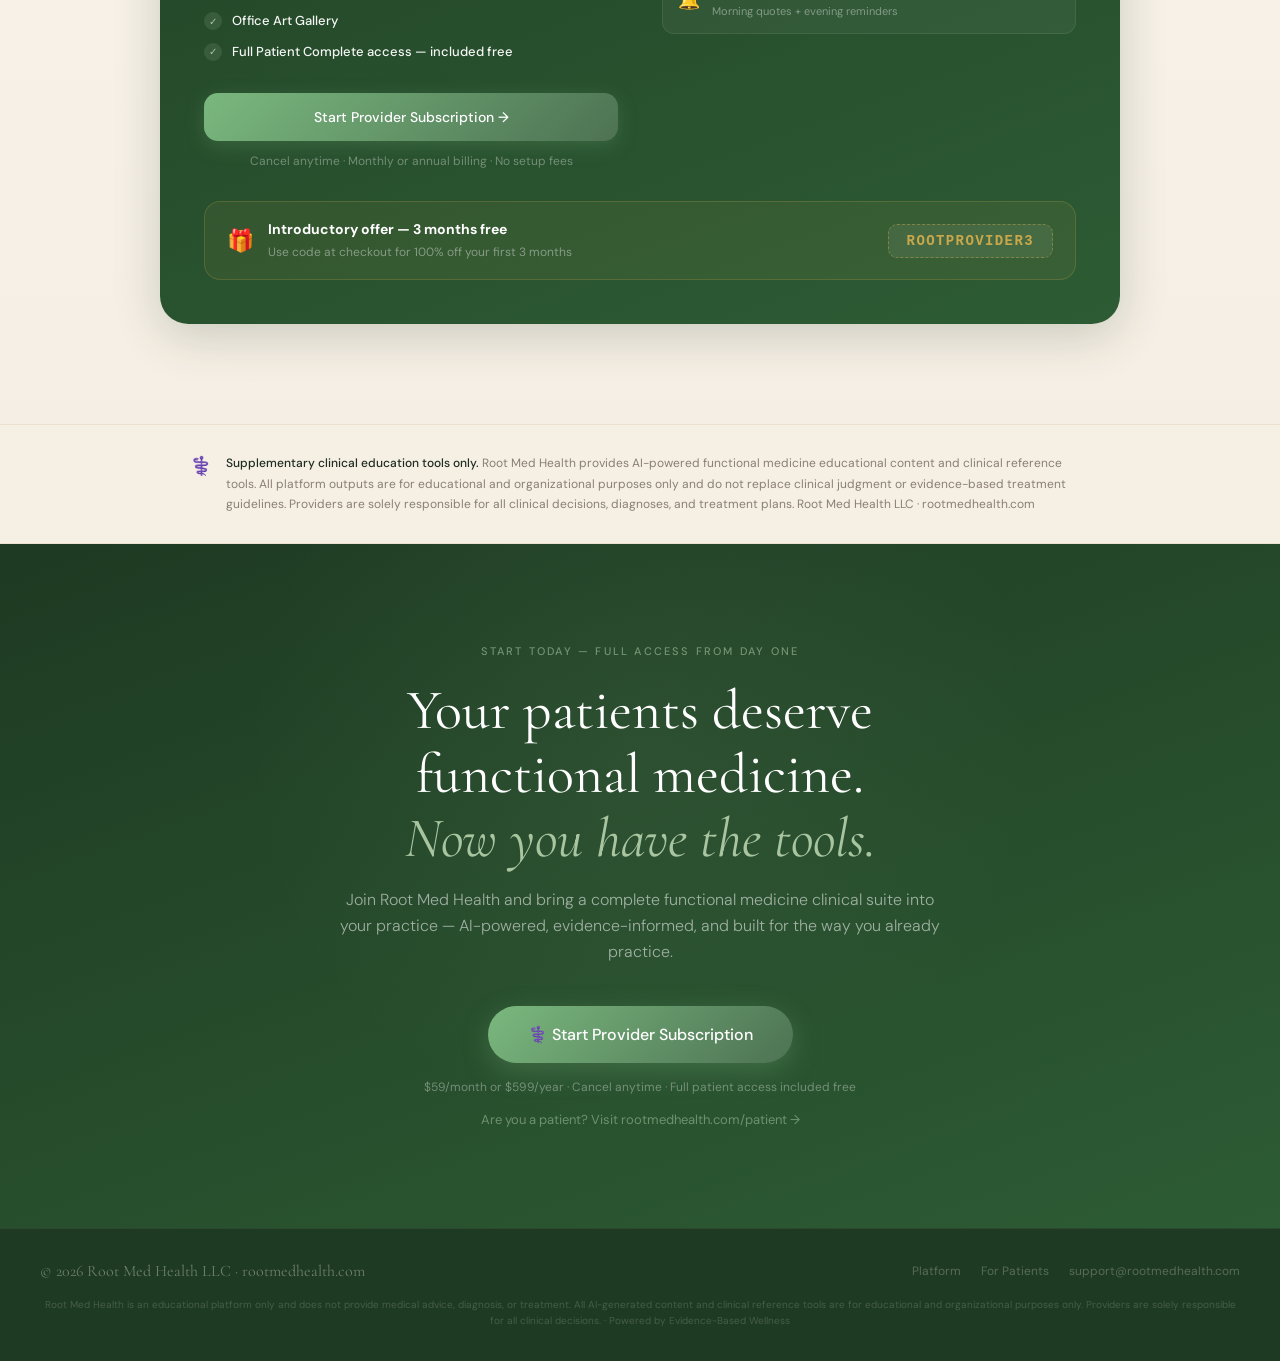
==== commit 10456b8a: "Add files via upload" ====
--- a/provider.html
+++ b/provider.html
@@ -4,7 +4,7 @@
 <meta charset="UTF-8">
 <meta name="viewport" content="width=device-width, initial-scale=1.0">
 <title>Root Med Health — For Healthcare Providers</title>
-<meta name="description" content="A complete functional medicine clinical suite for licensed providers. AI condition research, protocol library, care plan builder, patient handouts, and a Designs for Health supplement store — plus full patient access included free. $59/month.">
+<meta name="description" content="A complete functional medicine clinical suite for licensed providers. AI condition research, protocol library, protocol builder, patient handouts, and a Designs for Health supplement store — plus full patient access included free. $59/month.">
 <link href="https://fonts.googleapis.com/css2?family=Cormorant+Garamond:ital,wght@0,300;0,400;0,500;0,600;1,300;1,400;1,600&family=DM+Sans:ital,wght@0,300;0,400;0,500;1,300&display=swap" rel="stylesheet">
 <style>
 *{box-sizing:border-box;margin:0;padding:0}
@@ -299,7 +299,7 @@
       <div class="hero-chips">
         <span class="hchip">🔬 AI Research</span>
         <span class="hchip">📋 IFM Protocols</span>
-        <span class="hchip">🩺 Care Plans</span>
+        <span class="hchip">🩺 Protocol Builder</span>
         <span class="hchip">📄 Handouts</span>
         <span class="hchip">💊 DFH Store</span>
         <span class="hchip">🧪 Lab Reference</span>
@@ -313,7 +313,7 @@
       <div class="hv-label">Provider Dashboard — 10 Clinical Tools</div>
       <div class="hv-grid">
         <div class="hv-card hv-green"><span class="hv-icon">🔬</span><div class="hv-title">Condition Research</div><div class="hv-desc">AI-powered functional medicine clinical briefs in seconds</div><div class="hv-tag">AI Powered</div></div>
-        <div class="hv-card hv-gold"><span class="hv-icon">🩺</span><div class="hv-title">Care Plan Builder</div><div class="hv-desc">Supplements linked to Designs for Health · Printable PDF</div><div class="hv-tag">DFH Linked</div></div>
+        <div class="hv-card hv-gold"><span class="hv-icon">🩺</span><div class="hv-title">Protocol Builder</div><div class="hv-desc">Protocol templates linked to DFH products · Printable PDF</div><div class="hv-tag">DFH Linked</div></div>
         <div class="hv-card hv-blue"><span class="hv-icon">📄</span><div class="hv-title">Patient Handouts</div><div class="hv-desc">7 handout types · Print-ready in 30 seconds</div><div class="hv-tag">Print Ready</div></div>
         <div class="hv-card hv-terra"><span class="hv-icon">🧪</span><div class="hv-title">Lab Reference</div><div class="hv-desc">Conventional vs functional ranges · 12 markers</div><div class="hv-tag">Functional Ranges</div></div>
         <div class="hv-card hv-sage"><span class="hv-icon">📋</span><div class="hv-title">Protocol Library</div><div class="hv-desc">6 IFM-informed protocols with full clinical guidance</div><div class="hv-tag">IFM-Informed</div></div>
@@ -341,9 +341,9 @@
     <h2 class="pain-headline reveal">You already practice<br>functional medicine.<br><em>The tools haven't caught up.</em></h2>
     <div class="pain-grid">
       <div class="pain-card reveal"><span class="pain-emoji">⏱️</span><div class="pain-title">Patient education takes too long to prepare</div><div class="pain-desc">Writing a handout on the gut-thyroid connection from scratch before every appointment is not sustainable. Root Med Health generates it in 30 seconds.</div></div>
-      <div class="pain-card reveal"><span class="pain-emoji">📋</span><div class="pain-title">Care plans are inconsistent and hard to reproduce</div><div class="pain-desc">Every provider does it differently. A care plan builder with Designs for Health supplement links gives your patients something professional and actionable every time.</div></div>
+      <div class="pain-card reveal"><span class="pain-emoji">📋</span><div class="pain-title">Clinical protocols are inconsistent and hard to reproduce</div><div class="pain-desc">Every provider does it differently. A protocol builder with Designs for Health supplement links gives your patients something professional and actionable every time.</div></div>
       <div class="pain-card reveal"><span class="pain-emoji">🔬</span><div class="pain-title">Functional lab ranges are scattered across sources</div><div class="pain-desc">You know conventional ranges underdiagnose subclinical dysfunction — but pulling functional ranges from memory mid-appointment is inefficient. One reference, always accessible.</div></div>
-      <div class="pain-card reveal"><span class="pain-emoji">💊</span><div class="pain-title">Patients buy the wrong supplement form</div><div class="pain-desc">You recommend magnesium glycinate. Your patient buys magnesium oxide. A care plan linking directly to the correct Designs for Health product closes this gap completely.</div></div>
+      <div class="pain-card reveal"><span class="pain-emoji">💊</span><div class="pain-title">Patients buy the wrong supplement form</div><div class="pain-desc">You recommend magnesium glycinate. Your patient buys magnesium oxide. A protocol template linking directly to the correct Designs for Health product closes this gap completely.</div></div>
       <div class="pain-card reveal"><span class="pain-emoji">🥗</span><div class="pain-title">Dietary education takes 20 minutes to individualize</div><div class="pain-desc">Generating a complete anti-inflammatory dietary education document for a specific patient used to take 20 minutes. It now takes 30 seconds.</div></div>
       <div class="pain-card reveal"><span class="pain-emoji">📱</span><div class="pain-title">Patients want a digital tool between visits</div><div class="pain-desc">Your patients are tracking symptoms in the Notes app and Googling supplement dosing. Root Med Health gives them a structured platform aligned with your clinical approach.</div></div>
     </div>
@@ -362,8 +362,8 @@
       <div class="tool-card tc-gold reveal"><div class="tool-icon ti-gold">🧪</div><div class="tool-title">Functional Lab Reference</div><div class="tool-desc">12 lab markers with conventional vs functional medicine reference ranges, clinical significance notes, and flag guidance. TSH, fT3, fT4, Vitamin D, ferritin, fasting insulin, homocysteine, and more.</div></div>
       <div class="tool-card tc-purple reveal"><div class="tool-icon ti-purple">📋</div><div class="tool-title">IFM Protocol Library</div><div class="tool-desc">Six evidence-informed functional medicine protocols — Thyroid Optimization, Blood Sugar Balance, Gut Restoration 4R, Adrenal and HPA Axis, Cardiovascular Protection, and Hormone Balance — each with full assessment, intervention, dietary, and supplement guidance.</div></div>
       <div class="tool-card tc-green reveal"><div class="tool-icon ti-green">📄</div><div class="tool-title">Patient Handout Generator</div><div class="tool-desc">Generate plain-language, print-ready patient education on any topic in 30 seconds. Seven handout types including dietary protocols, supplement instructions, lab results explained, health conditions, and post-appointment summaries.</div></div>
-      <div class="tool-card tc-navy reveal"><div class="tool-icon ti-navy">🩺</div><div class="tool-title">Care Plan Builder</div><div class="tool-desc">Build fully customizable patient care plans with five sections — supplements linked to Designs for Health products, dietary recommendations, activity prescriptions, follow-up labs, and clinical notes. Generates a professional printable PDF.</div></div>
-      <div class="tool-card tc-navy reveal"><div class="tool-icon ti-navy">💊</div><div class="tool-title">Designs for Health Provider Store</div><div class="tool-desc">Access the full Designs for Health product catalog at provider pricing. Products you recommend in care plans link directly to the store for patient purchase — no confusion about which brand or form to buy.</div></div>
+      <div class="tool-card tc-navy reveal"><div class="tool-icon ti-navy">🩺</div><div class="tool-title">Protocol Builder</div><div class="tool-desc">Build fully customizable functional medicine protocol templates with five sections — supplements linked to Designs for Health products, dietary recommendations, activity prescriptions, follow-up labs, and protocol notes. Generates a professional printable PDF. No patient-identifiable information is entered or stored.</div></div>
+      <div class="tool-card tc-navy reveal"><div class="tool-icon ti-navy">💊</div><div class="tool-title">Designs for Health Provider Store</div><div class="tool-desc">Access the full Designs for Health product catalog at provider pricing. Products you recommend in protocol templates link directly to the store for patient purchase — no confusion about which brand or form to buy.</div></div>
       <div class="tool-card tc-sage reveal"><div class="tool-icon ti-sage">🖼️</div><div class="tool-title">Office Art Gallery</div><div class="tool-desc">Upload, organize, download, and manage your Midjourney-generated botanical and wellness artwork for office display and printing — all in one place, accessible from any device.</div></div>
       <div class="tool-card tc-patient reveal"><div class="tool-icon ti-patient">🌱</div><div class="tool-title">Full Patient Access — Included Free</div><div class="tool-desc">Switch to Patient mode anytime to use the symptom checker, net carb tracker, allergy-safe recipe generator, wearable device sync, personal care plan, supplement store, and daily tracking tools for your own health.</div><span class="tool-badge-patient">🌱 Included at no extra cost</span></div>
     </div>
@@ -397,7 +397,7 @@
     <div class="dfh-card reveal">
       <div>
         <div class="dfh-eyebrow">Official supplement partner</div>
-        <div class="dfh-title">Designs for Health — Built Into Every Care Plan</div>
+        <div class="dfh-title">Designs for Health — Built Into Every Protocol</div>
         <p class="dfh-desc">Root Med Health is built around Designs for Health — the professional-grade supplement line trusted by functional medicine practitioners. Your supplement recommendations link directly to DFH products so patients know exactly what to buy.</p>
         <div class="dfh-badges">
           <span class="dfh-badge">✓ Practitioner-grade formulations</span>
@@ -409,8 +409,8 @@
         <a href="https://rootmedhealth.com" class="btn-hero" style="display:inline-flex">Access Provider Store →</a>
       </div>
       <div class="dfh-features">
-        <div class="dfh-feat"><div class="dfh-check">✓</div><div class="dfh-feat-text">Care plan builder has a DFH product dropdown for every supplement — link directly to the correct product in every patient plan</div></div>
-        <div class="dfh-feat"><div class="dfh-check">✓</div><div class="dfh-feat-text">Patient care plans include a "Shop Now" button next to each supplement linking directly to the correct DFH product</div></div>
+        <div class="dfh-feat"><div class="dfh-check">✓</div><div class="dfh-feat-text">Protocol Builder has a DFH product dropdown for every supplement — link directly to the correct product in every protocol template</div></div>
+        <div class="dfh-feat"><div class="dfh-check">✓</div><div class="dfh-feat-text">Protocol templates include a "Shop Now" button next to each supplement linking directly to the correct DFH product</div></div>
         <div class="dfh-feat"><div class="dfh-check">✓</div><div class="dfh-feat-text">No more patients buying the wrong form, wrong dose, or from an unverified manufacturer</div></div>
         <div class="dfh-feat"><div class="dfh-check">✓</div><div class="dfh-feat-text">Provider store access at provider pricing — separate from the patient-facing store</div></div>
         <div class="dfh-feat"><div class="dfh-check">✓</div><div class="dfh-feat-text">Supplement education library references DFH product equivalents for every supplement profiled</div></div>
@@ -427,7 +427,7 @@
     <h2 class="section-headline reveal">Full access in<br><em>three minutes.</em></h2>
     <div class="how-steps">
       <div class="how-step reveal"><div class="how-num">1</div><div class="how-title">Create your account</div><div class="how-desc">Sign up at rootmedhealth.com — no app download required. Select Provider during onboarding. Full access from day one.</div></div>
-      <div class="how-step reveal"><div class="how-num">2</div><div class="how-title">Explore your clinical suite</div><div class="how-desc">Ten tools are immediately available. Start with condition research, build your first care plan, or generate a patient handout for your next appointment.</div></div>
+      <div class="how-step reveal"><div class="how-num">2</div><div class="how-title">Explore your clinical suite</div><div class="how-desc">Ten tools are immediately available. Start with condition research, build your first protocol template, or generate a patient handout for your next appointment.</div></div>
       <div class="how-step reveal"><div class="how-num">3</div><div class="how-title">Switch to patient mode anytime</div><div class="how-desc">Use the Patient / Provider toggle to access the full patient platform for your own health — tracking, symptom checker, care plan, wearables, and recipes.</div></div>
     </div>
   </div>
@@ -454,7 +454,7 @@
             <div class="pf-item"><div class="pf-check">✓</div><div class="pf-text"><strong>Functional Lab Reference</strong> — 12 markers</div></div>
             <div class="pf-item"><div class="pf-check">✓</div><div class="pf-text"><strong>IFM Protocol Library</strong> — 6 complete protocols</div></div>
             <div class="pf-item"><div class="pf-check">✓</div><div class="pf-text"><strong>Patient Handout Generator</strong> — 7 handout types</div></div>
-            <div class="pf-item"><div class="pf-check">✓</div><div class="pf-text"><strong>Care Plan Builder</strong> with DFH supplement links</div></div>
+            <div class="pf-item"><div class="pf-check">✓</div><div class="pf-text"><strong>Protocol Builder</strong> with DFH supplement links — no patient identifiers stored</div></div>
             <div class="pf-item"><div class="pf-check">✓</div><div class="pf-text"><strong>Designs for Health Provider Store</strong></div></div>
             <div class="pf-item"><div class="pf-check">✓</div><div class="pf-text"><strong>Office Art Gallery</strong></div></div>
             <div class="pf-item"><div class="pf-check">✓</div><div class="pf-text" style="color:#7ab87e"><strong>Full Patient Complete access — included free</strong></div></div>
